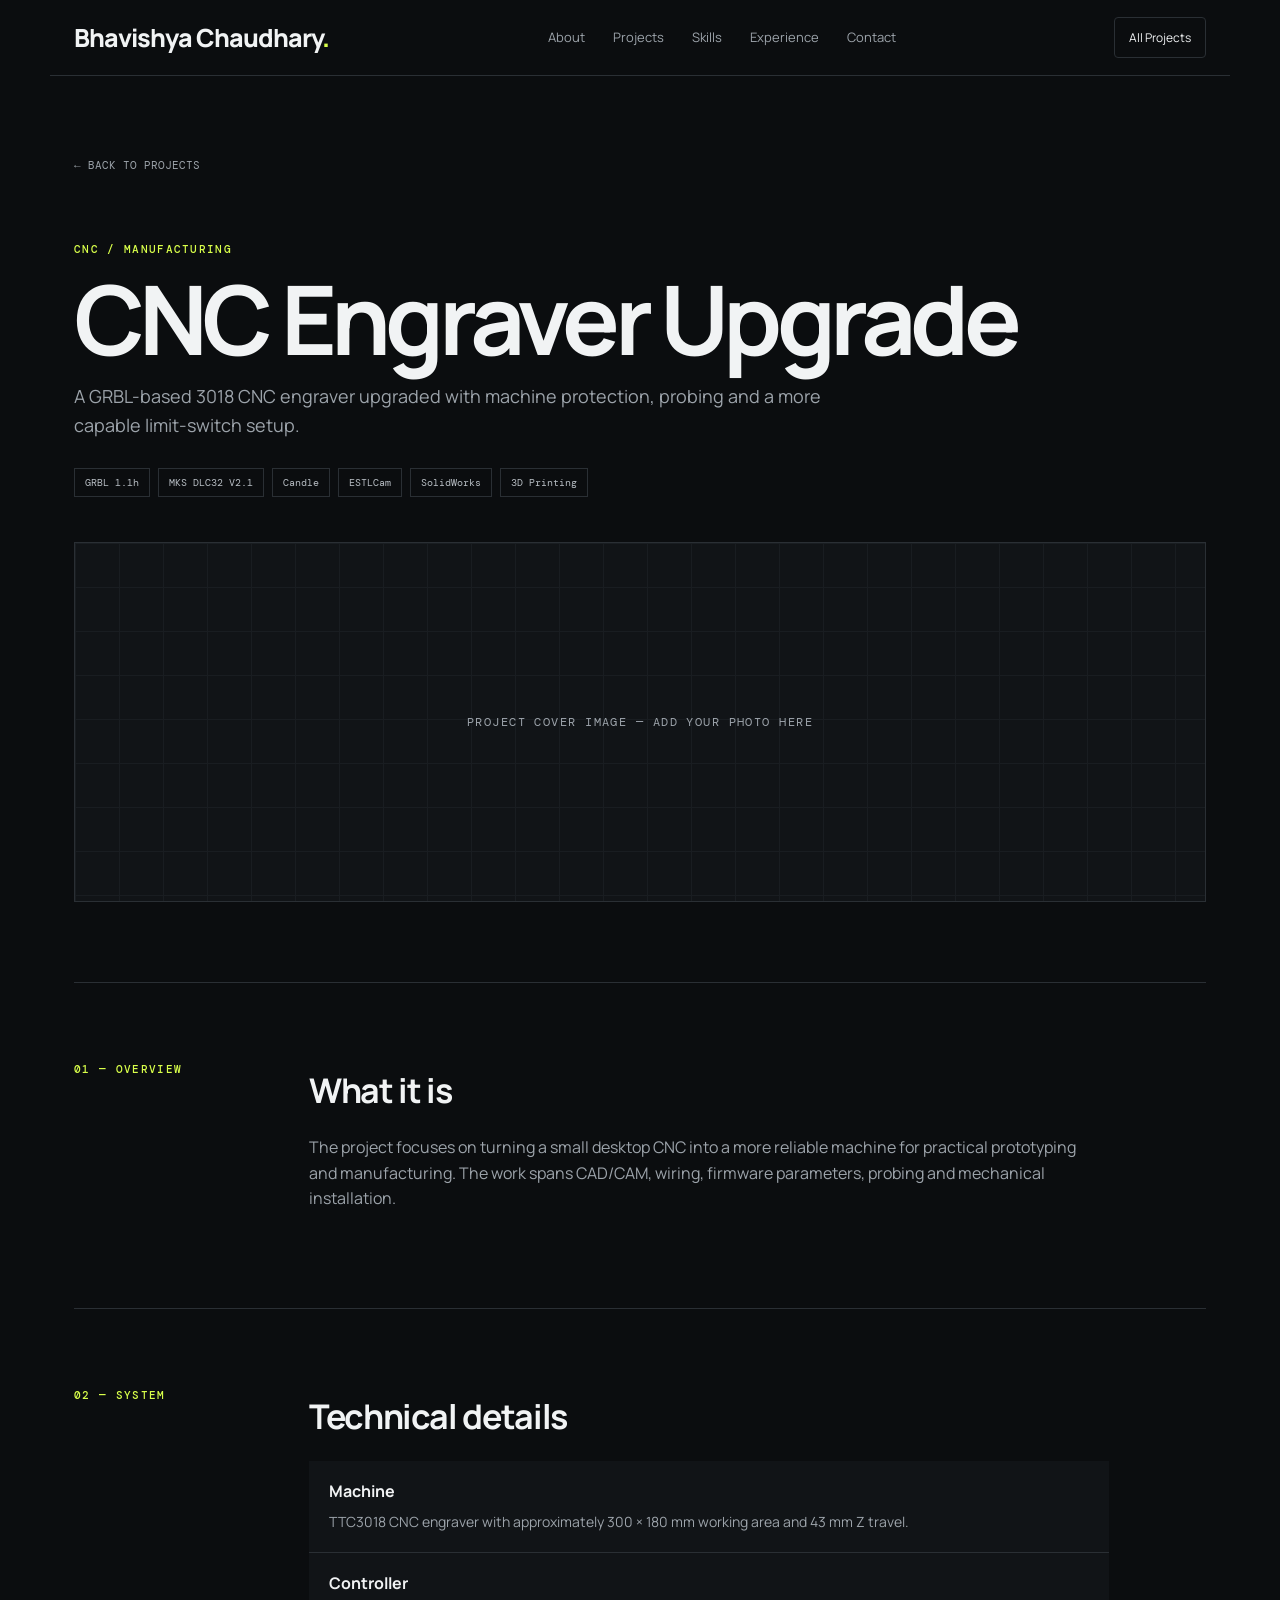
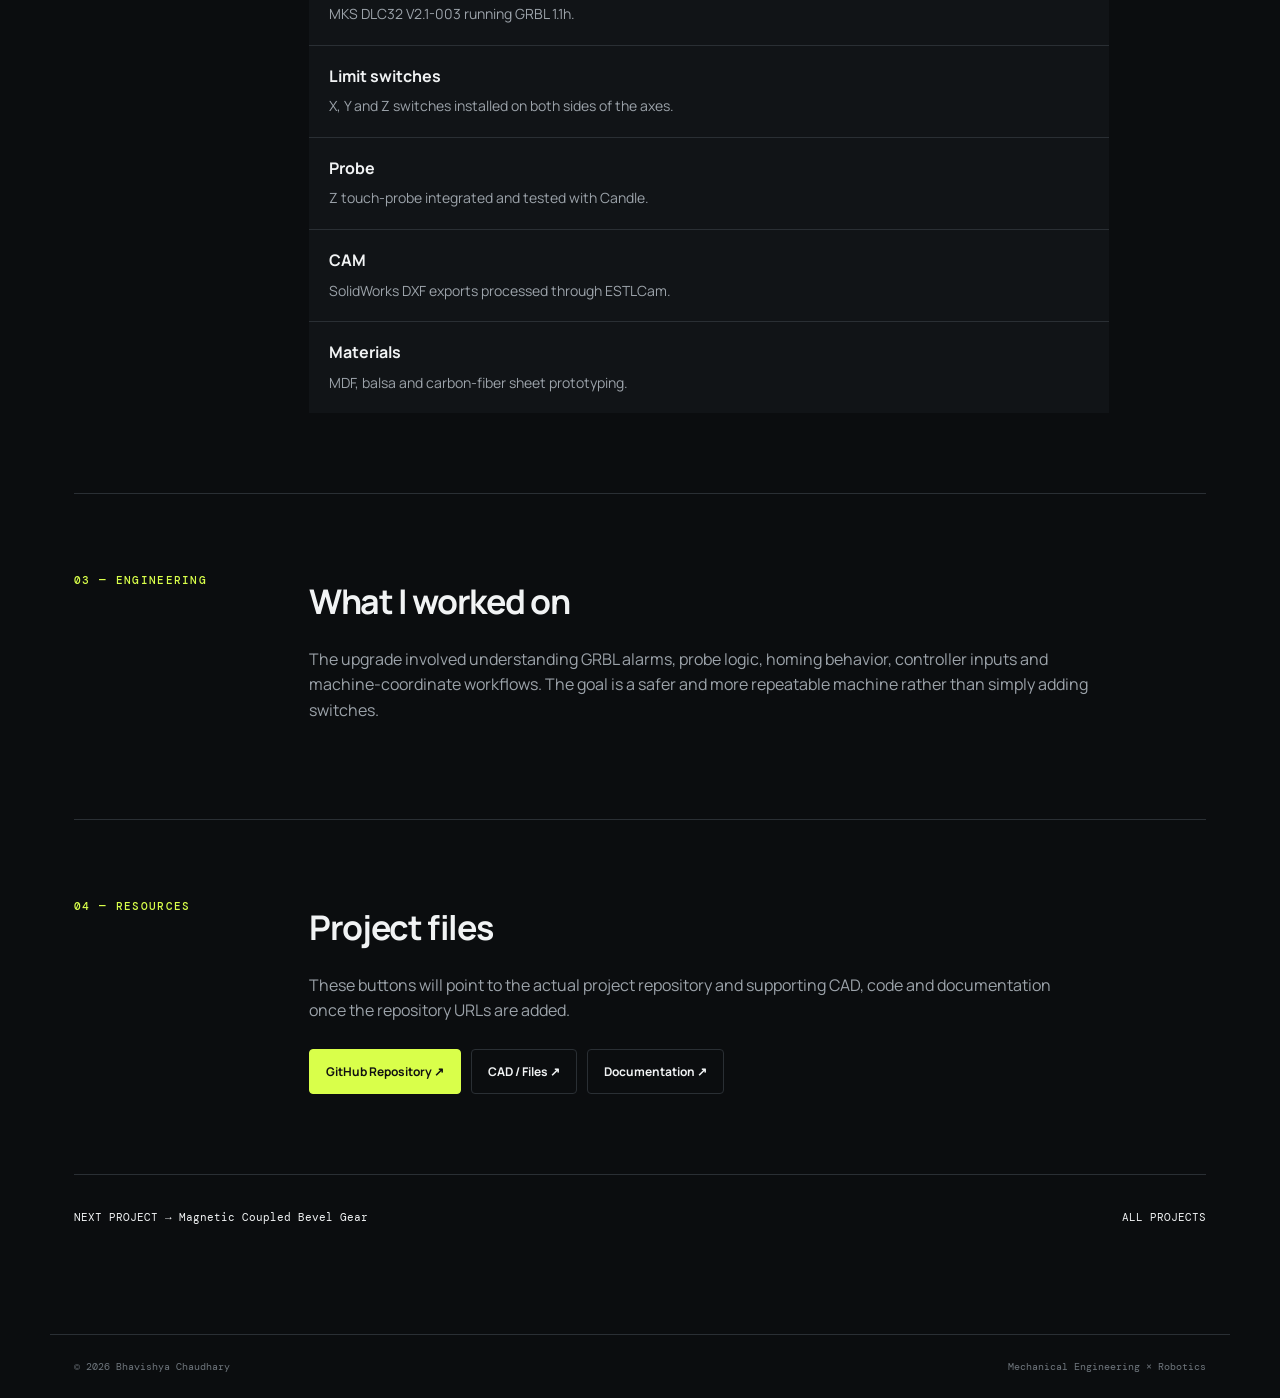
==== projects/cnc-engraver.html @ 0f56533f "updated links" ====
<!DOCTYPE html>
<html lang="en">
<head>
<meta charset="UTF-8"><meta name="viewport" content="width=device-width,initial-scale=1.0">
<meta name="description" content="CNC Engraver Upgrade — Bhavishya Chaudhary portfolio project.">
<title>CNC Engraver Upgrade | Bhavishya Chaudhary</title>
<link rel="stylesheet" href="../style.css">
<link rel="stylesheet" href="../project.css">
</head>
<body>
<header class="nav">
<a class="logo" href="../index.html">Bhavishya Chaudhary<span>.</span></a>
<nav><a href="../index.html#about">About</a><a href="../index.html#projects">Projects</a><a href="../index.html#skills">Skills</a><a href="../index.html#experience">Experience</a><a href="../index.html#contact">Contact</a></nav>
<a class="nav-cta" href="../index.html#projects">All Projects</a>
</header>
<main class="page">
<a class="back" href="../index.html#projects">← BACK TO PROJECTS</a>
<section class="hero-project">
<p class="eyebrow">CNC / MANUFACTURING</p>
<h1>CNC Engraver Upgrade</h1>
<p class="lead">A GRBL-based 3018 CNC engraver upgraded with machine protection, probing and a more capable limit-switch setup.</p>
<div class="meta"><span>GRBL 1.1h</span><span>MKS DLC32 V2.1</span><span>Candle</span><span>ESTLCam</span><span>SolidWorks</span><span>3D Printing</span></div>
<div class="cover"><span>PROJECT COVER IMAGE — ADD YOUR PHOTO HERE</span></div>
</section>
<section class="content">
<div class="label">01 — OVERVIEW</div><div><h2>What it is</h2><p>The project focuses on turning a small desktop CNC into a more reliable machine for practical prototyping and manufacturing. The work spans CAD/CAM, wiring, firmware parameters, probing and mechanical installation.</p></div>
</section>
<section class="content">
<div class="label">02 — SYSTEM</div><div><h2>Technical details</h2><div class="list"><div><strong>Machine</strong><span>TTC3018 CNC engraver with approximately 300 × 180 mm working area and 43 mm Z travel.</span></div>
<div><strong>Controller</strong><span>MKS DLC32 V2.1-003 running GRBL 1.1h.</span></div>
<div><strong>Limit switches</strong><span>X, Y and Z switches installed on both sides of the axes.</span></div>
<div><strong>Probe</strong><span>Z touch-probe integrated and tested with Candle.</span></div>
<div><strong>CAM</strong><span>SolidWorks DXF exports processed through ESTLCam.</span></div>
<div><strong>Materials</strong><span>MDF, balsa and carbon-fiber sheet prototyping.</span></div></div></div>
</section>
<section class="content">
<div class="label">03 — ENGINEERING</div><div><h2>What I worked on</h2><p>The upgrade involved understanding GRBL alarms, probe logic, homing behavior, controller inputs and machine-coordinate workflows. The goal is a safer and more repeatable machine rather than simply adding switches.</p></div>
</section>
<section class="content">
<div class="label">04 — RESOURCES</div><div>
<h2>Project files</h2>
<p>These buttons will point to the actual project repository and supporting CAD, code and documentation once the repository URLs are added.</p>
<div class="resources">
<a class="button primary" href="https://github.com/bhavishya-chaudhary/CNC-Engraver-TTS-3018">GitHub Repository ↗</a>
<a class="button" href="https://github.com/bhavishya-chaudhary/CNC-Engraver-TTS-3018">CAD / Files ↗</a>
<a class="button" href="https://github.com/bhavishya-chaudhary/CNC-Engraver-TTS-3018">Documentation ↗</a>
</div></div>
</section>
<div class="next"><a href="magnetic-bevel-gear.html">NEXT PROJECT → Magnetic Coupled Bevel Gear</a><a href="../index.html#projects">ALL PROJECTS</a></div>
</main>
<footer><span>© 2026 Bhavishya Chaudhary</span><span>Mechanical Engineering × Robotics</span></footer>
</body></html>
---- style.css ----
@import url('https://fonts.googleapis.com/css2?family=DM+Mono:wght@400;500&family=Manrope:wght@400;500;600;700;800&display=swap');

:root{
  --bg:#0b0d0f;
  --surface:#111417;
  --surface2:#171b1f;
  --text:#f1f3f4;
  --muted:#9ca3aa;
  --line:#2a2f34;
  --accent:#d9ff4a;
  --max:1180px;
}
*{box-sizing:border-box}
html{scroll-behavior:smooth}
body{margin:0;background:var(--bg);color:var(--text);font-family:Manrope,Arial,sans-serif;line-height:1.6}
a{color:inherit;text-decoration:none}
.nav{height:76px;max-width:var(--max);margin:auto;display:flex;align-items:center;justify-content:space-between;padding:0 24px;border-bottom:1px solid var(--line)}
.logo{font-size:20px;font-weight:800;letter-spacing:-.6px}.logo span{color:var(--accent)}
.nav nav{display:flex;gap:28px;font-size:13px;color:var(--muted)}.nav nav a:hover{color:var(--text)}
.nav-cta{font-size:12px;border:1px solid var(--line);padding:10px 14px;border-radius:4px}
.hero{max-width:var(--max);margin:auto;min-height:650px;padding:90px 24px 100px;display:grid;grid-template-columns:1.1fr .9fr;gap:70px;align-items:center}
.eyebrow,.project-type,.section-label{font:500 11px/1.2 "DM Mono",monospace;letter-spacing:.12em;color:var(--accent)}
h1{font-size:clamp(58px,8vw,104px);line-height:.94;letter-spacing:-.065em;margin:22px 0 28px}
h1 span{color:var(--accent)}
.hero-text{max-width:590px;color:var(--muted);font-size:17px}
.hero-actions{display:flex;gap:12px;margin-top:32px}
.button{display:inline-block;padding:13px 19px;border-radius:4px;font-size:13px;font-weight:700}
.primary{background:var(--accent);color:#111}.secondary{border:1px solid var(--line)}
.hero-card{min-height:420px;background:var(--surface);border:1px solid var(--line);position:relative;overflow:hidden}
.grid-art{position:absolute;inset:0;background-image:linear-gradient(var(--line) 1px,transparent 1px),linear-gradient(90deg,var(--line) 1px,transparent 1px);background-size:42px 42px;opacity:.5}
.grid-art:after{content:"";position:absolute;width:220px;height:220px;border:1px solid var(--accent);border-radius:50%;left:50%;top:45%;transform:translate(-50%,-50%);box-shadow:0 0 0 45px #d9ff4a0d,0 0 0 90px #d9ff4a06}
.hero-stat{position:absolute;left:28px;bottom:28px;display:flex;gap:14px;align-items:end}.hero-stat strong{font-size:52px;line-height:1}.hero-stat span{font:12px/1.3 "DM Mono",monospace;color:var(--muted)}
.hero-tag{position:absolute;right:22px;top:22px;font:10px "DM Mono",monospace;color:var(--muted);writing-mode:vertical-rl}
.section{max-width:var(--max);margin:auto;padding:110px 24px;border-top:1px solid var(--line);display:grid;grid-template-columns:190px 1fr;gap:50px}
.section h2{font-size:clamp(38px,5vw,68px);line-height:1.02;letter-spacing:-.05em;margin:0 0 25px}
.about p{max-width:760px;color:var(--muted);font-size:16px}
.projects{display:grid;gap:1px;background:var(--line)}
.project{background:var(--bg);display:grid;grid-template-columns:70px 1fr 130px;gap:25px;padding:32px 25px;transition:.2s}
.project:hover{background:var(--surface)}
.project-number{font:12px "DM Mono",monospace;color:var(--muted)}
.project h3{font-size:30px;letter-spacing:-.035em;margin:5px 0 10px}.project p{color:var(--muted);max-width:700px;margin:0 0 17px}
.project-link{font:11px "DM Mono",monospace;align-self:start;text-align:right}
.chips{display:flex;flex-wrap:wrap;gap:7px}.chips span{border:1px solid var(--line);padding:5px 8px;color:#b8bec4;font:10px "DM Mono",monospace}
.skills-section{background:var(--surface)}
.skill-grid{display:grid;grid-template-columns:1fr 1fr;gap:1px;background:var(--line)}
.skill-grid>div{background:var(--surface);padding:28px}.skill-grid h3{margin:0 0 10px;font-size:18px}.skill-grid p{margin:0;color:var(--muted);font-size:14px}
.timeline{display:grid;gap:0}.timeline-item{display:grid;grid-template-columns:110px 1fr;gap:25px;padding:22px 0;border-bottom:1px solid var(--line)}.timeline-item>span{font:11px "DM Mono",monospace;color:var(--accent)}.timeline-item h3{margin:0 0 4px}.timeline-item p{margin:0;color:var(--muted)}
.contact{display:block;text-align:center;padding:140px 24px}.contact h2{margin:18px 0;font-size:clamp(46px,7vw,90px)}.contact>p:not(.eyebrow){color:var(--muted);max-width:650px;margin:0 auto}
.contact .hero-actions{justify-content:center}
footer{max-width:var(--max);margin:auto;padding:25px 24px;display:flex;justify-content:space-between;border-top:1px solid var(--line);color:#6f767d;font:10px "DM Mono",monospace}
@media(max-width:800px){
  .nav nav{display:none}.nav-cta{display:none}
  .hero{grid-template-columns:1fr;padding-top:65px}.hero-card{min-height:300px}
  .section{grid-template-columns:1fr;gap:25px;padding:75px 24px}
  .section-label{margin-bottom:0}.project{grid-template-columns:35px 1fr}.project-link{grid-column:2;text-align:left}.skill-grid{grid-template-columns:1fr}
  footer{gap:15px;flex-direction:column}
}

.profile-image{position:absolute;z-index:2;right:34px;bottom:34px;width:220px;height:280px;object-fit:cover;object-position:center;border:1px solid var(--line);filter:saturate(.9)}
@media(max-width:800px){.profile-image{width:155px;height:195px;right:20px;bottom:20px}}
---- project.css ----
@import url('https://fonts.googleapis.com/css2?family=DM+Mono:wght@400;500&family=Manrope:wght@400;500;600;700;800&display=swap');
:root{--bg:#0b0d0f;--surface:#111417;--text:#f1f3f4;--muted:#9ca3aa;--line:#2a2f34;--accent:#d9ff4a;--max:1180px}
*{box-sizing:border-box}html{scroll-behavior:smooth}body{margin:0;background:var(--bg);color:var(--text);font-family:Manrope,Arial,sans-serif;line-height:1.6}a{color:inherit;text-decoration:none}
.nav{height:76px;max-width:var(--max);margin:auto;display:flex;align-items:center;justify-content:space-between;padding:0 24px;border-bottom:1px solid var(--line)}
.logo{font-size:25px;font-weight:800;letter-spacing:-1px}.logo span{color:var(--accent)}
.nav nav{display:flex;gap:28px;font-size:13px;color:var(--muted)}.nav nav a:hover{color:var(--text)}
.nav-cta{font-size:12px;border:1px solid var(--line);padding:10px 14px;border-radius:4px}
.page{max-width:var(--max);margin:auto;padding:75px 24px 110px}
.back{font:11px "DM Mono",monospace;color:var(--muted)}.back:hover{color:var(--accent)}
.eyebrow,.label{font:500 11px/1.2 "DM Mono",monospace;letter-spacing:.12em;color:var(--accent)}
.hero-project{padding:55px 0 80px;border-bottom:1px solid var(--line)}
.hero-project h1{font-size:clamp(52px,8vw,96px);line-height:.94;letter-spacing:-.06em;margin:18px 0}
.hero-project .lead{max-width:760px;color:var(--muted);font-size:18px}
.meta{display:flex;flex-wrap:wrap;gap:8px;margin-top:28px}.meta span{border:1px solid var(--line);padding:7px 10px;font:10px "DM Mono",monospace;color:#b8bec4}
.cover{margin-top:45px;min-height:360px;background:var(--surface);border:1px solid var(--line);display:grid;place-items:center;position:relative;overflow:hidden}
.cover:before{content:"";position:absolute;inset:0;background-image:linear-gradient(var(--line) 1px,transparent 1px),linear-gradient(90deg,var(--line) 1px,transparent 1px);background-size:44px 44px;opacity:.35}
.cover span{position:relative;font:12px "DM Mono",monospace;color:var(--muted);letter-spacing:.12em}
.content{display:grid;grid-template-columns:180px 1fr;gap:55px;padding:80px 0;border-bottom:1px solid var(--line)}
.content h2{font-size:34px;letter-spacing:-.04em;margin:0 0 18px}.content p{color:var(--muted);max-width:780px}
.list{display:grid;gap:1px;background:var(--line);max-width:800px}.list div{background:var(--surface);padding:18px 20px}.list strong{display:block;margin-bottom:4px}.list span{color:var(--muted);font-size:14px}
.resources{display:flex;flex-wrap:wrap;gap:10px;margin-top:25px}.button{display:inline-block;padding:12px 16px;border:1px solid var(--line);border-radius:4px;font-size:12px;font-weight:700}.button:hover{border-color:var(--accent);color:var(--accent)}.primary{background:var(--accent);border-color:var(--accent);color:#111}
.next{display:flex;justify-content:space-between;padding-top:35px;font:11px "DM Mono",monospace}.next a:hover{color:var(--accent)}
footer{max-width:var(--max);margin:auto;padding:25px 24px;border-top:1px solid var(--line);display:flex;justify-content:space-between;color:#6f767d;font:10px "DM Mono",monospace}
@media(max-width:800px){.nav nav{display:none}.nav-cta{display:none}.content{grid-template-columns:1fr;gap:20px}.cover{min-height:250px}.next{gap:20px;flex-direction:column}footer{flex-direction:column;gap:10px}}
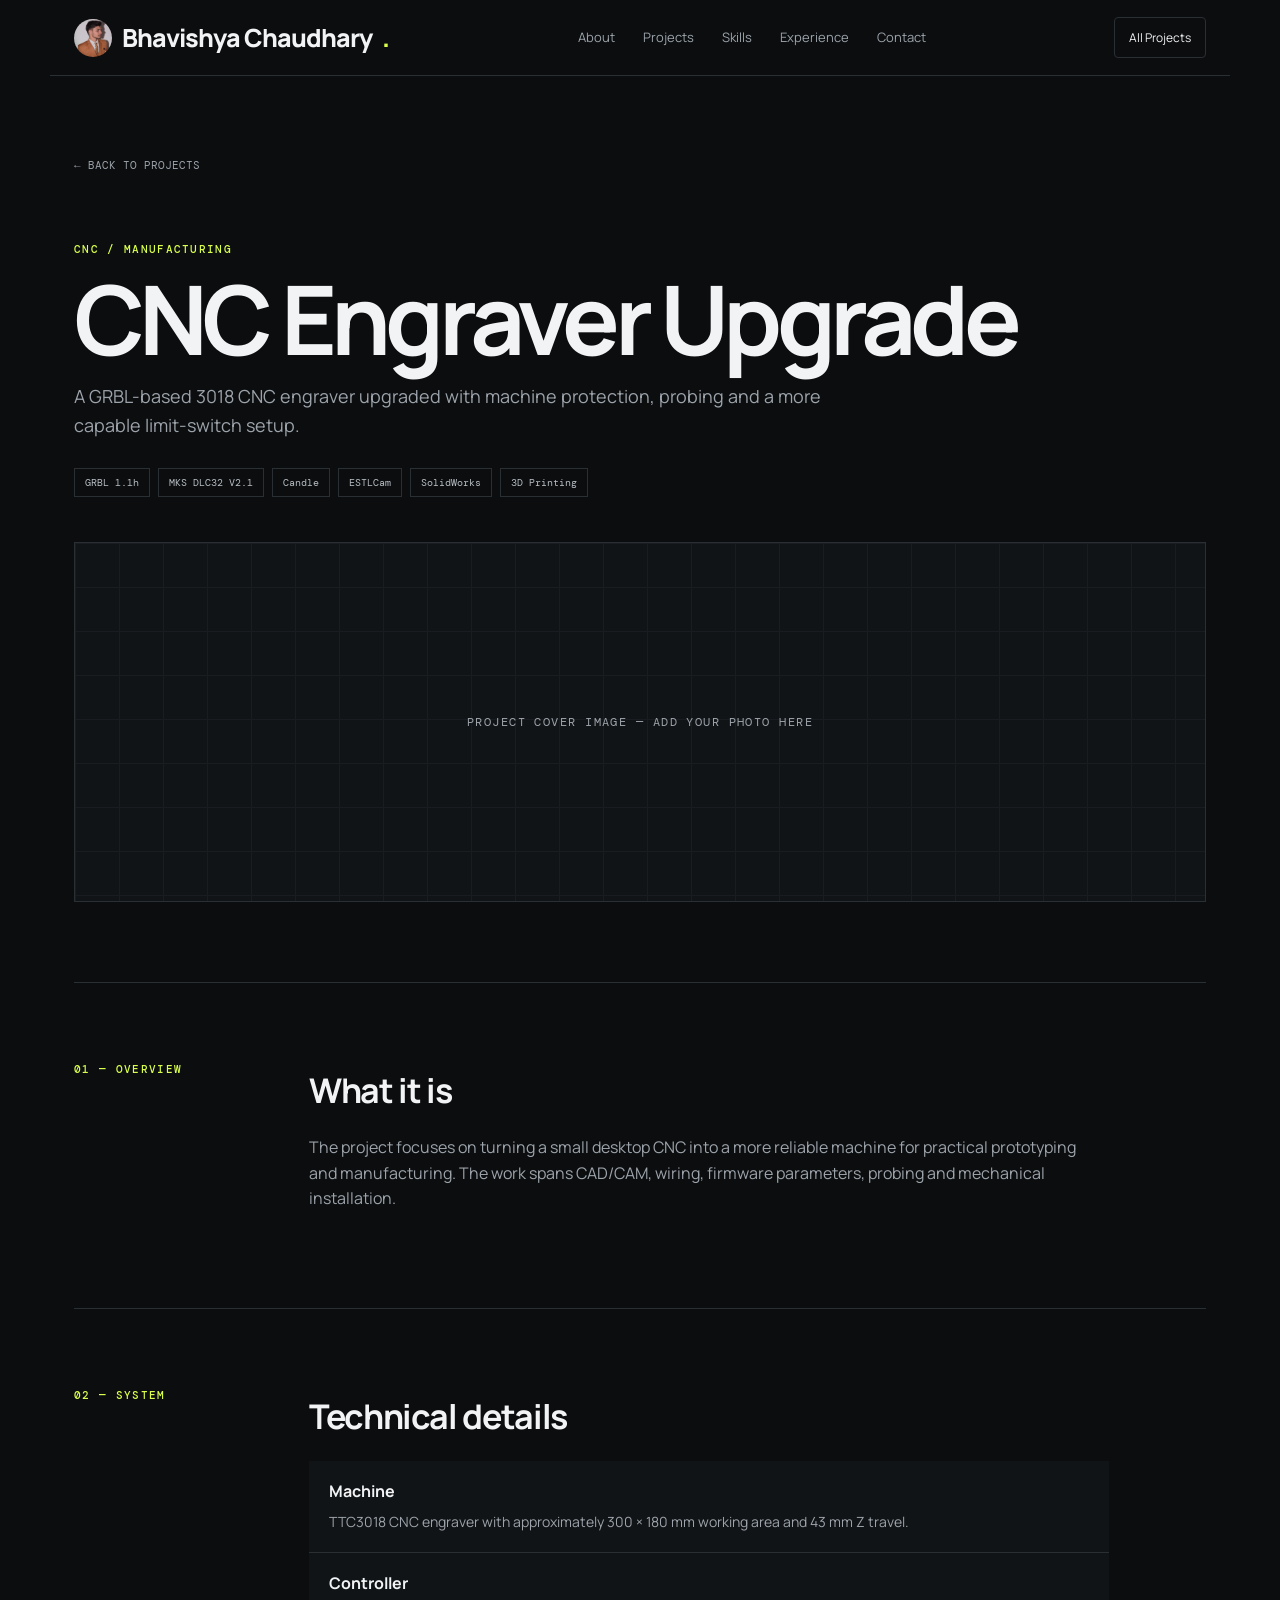
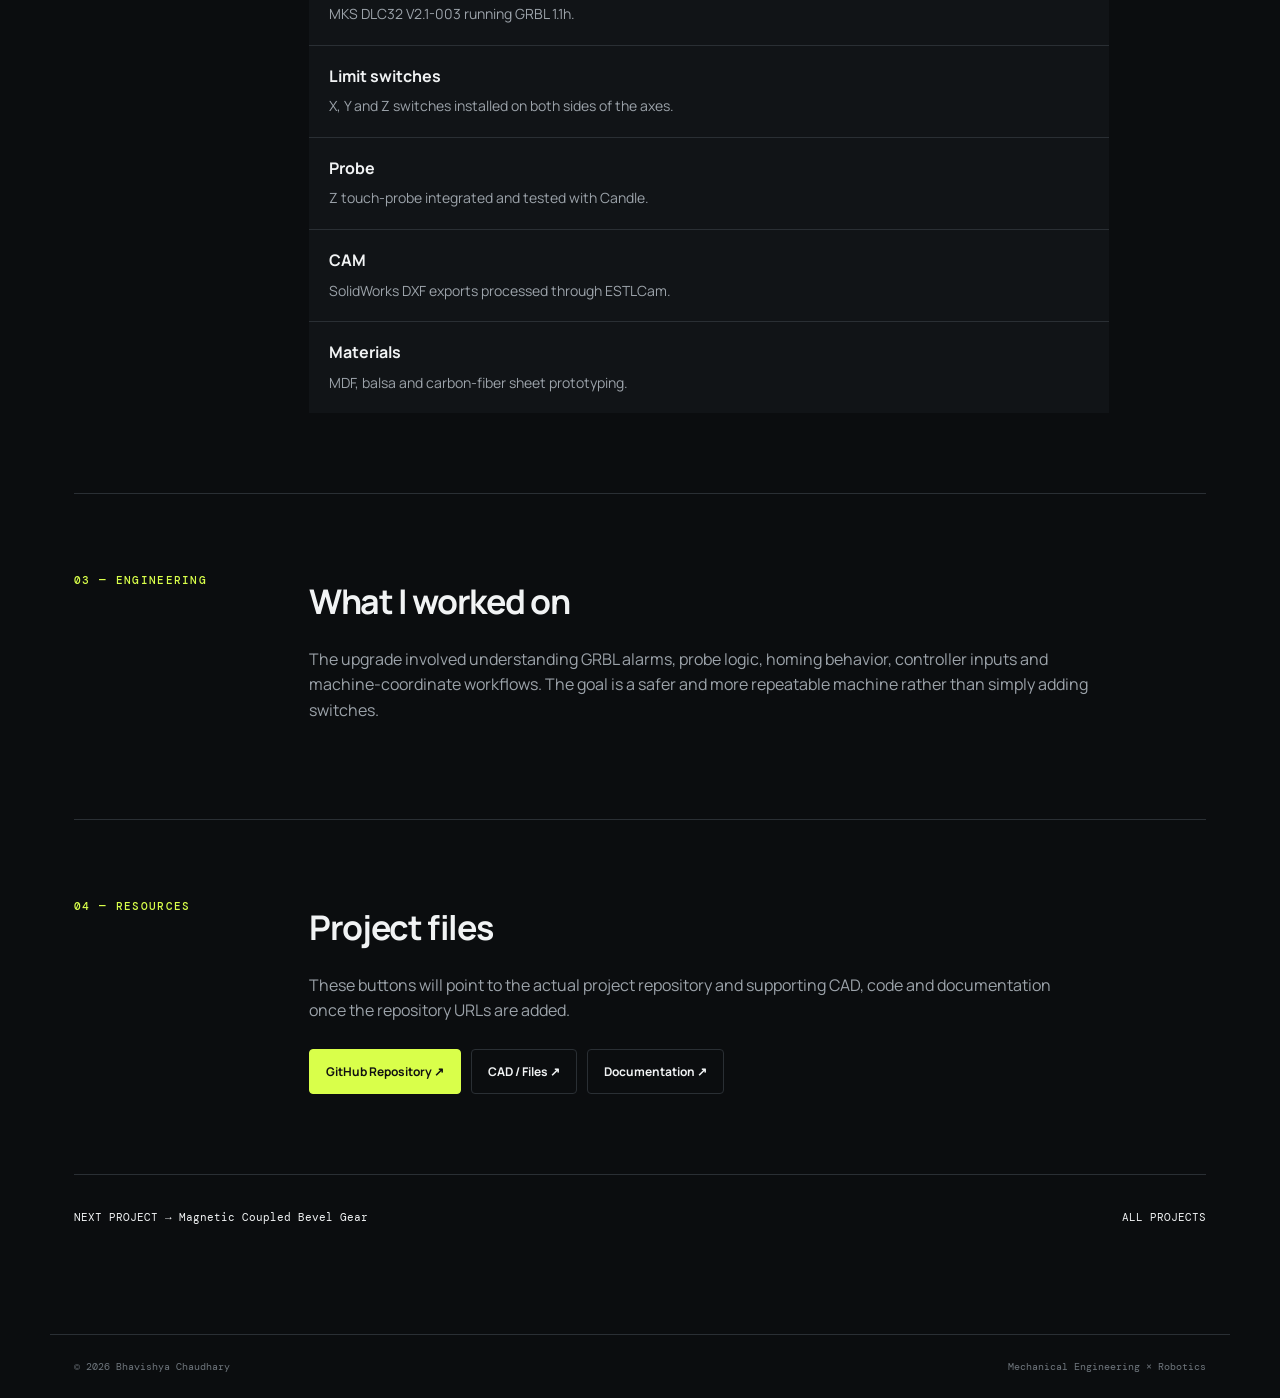
==== commit 291169af: "Update profile photo placement and portfolio links" ====
--- a/projects/cnc-engraver.html
+++ b/projects/cnc-engraver.html
@@ -9,7 +9,7 @@
 </head>
 <body>
 <header class="nav">
-<a class="logo" href="../index.html">Bhavishya Chaudhary<span>.</span></a>
+<a class="logo" href="../index.html"><img src="../assets/profile.jpg" class="logo-img" alt="Bhavishya Chaudhary">Bhavishya Chaudhary<span>.</span></a>
 <nav><a href="../index.html#about">About</a><a href="../index.html#projects">Projects</a><a href="../index.html#skills">Skills</a><a href="../index.html#experience">Experience</a><a href="../index.html#contact">Contact</a></nav>
 <a class="nav-cta" href="../index.html#projects">All Projects</a>
 </header>
--- a/style.css
+++ b/style.css
@@ -15,7 +15,8 @@
 body{margin:0;background:var(--bg);color:var(--text);font-family:Manrope,Arial,sans-serif;line-height:1.6}
 a{color:inherit;text-decoration:none}
 .nav{height:76px;max-width:var(--max);margin:auto;display:flex;align-items:center;justify-content:space-between;padding:0 24px;border-bottom:1px solid var(--line)}
-.logo{font-size:20px;font-weight:800;letter-spacing:-.6px}.logo span{color:var(--accent)}
+.logo{font-size:20px;font-weight:800;letter-spacing:-.6px;display:inline-flex;align-items:center;gap:10px}.logo span{color:var(--accent)}
+.logo-img{width:38px;height:38px;border-radius:50%;object-fit:cover}
 .nav nav{display:flex;gap:28px;font-size:13px;color:var(--muted)}.nav nav a:hover{color:var(--text)}
 .nav-cta{font-size:12px;border:1px solid var(--line);padding:10px 14px;border-radius:4px}
 .hero{max-width:var(--max);margin:auto;min-height:650px;padding:90px 24px 100px;display:grid;grid-template-columns:1.1fr .9fr;gap:70px;align-items:center}
--- a/project.css
+++ b/project.css
@@ -2,7 +2,7 @@
 :root{--bg:#0b0d0f;--surface:#111417;--text:#f1f3f4;--muted:#9ca3aa;--line:#2a2f34;--accent:#d9ff4a;--max:1180px}
 *{box-sizing:border-box}html{scroll-behavior:smooth}body{margin:0;background:var(--bg);color:var(--text);font-family:Manrope,Arial,sans-serif;line-height:1.6}a{color:inherit;text-decoration:none}
 .nav{height:76px;max-width:var(--max);margin:auto;display:flex;align-items:center;justify-content:space-between;padding:0 24px;border-bottom:1px solid var(--line)}
-.logo{font-size:25px;font-weight:800;letter-spacing:-1px}.logo span{color:var(--accent)}
+.logo{font-size:25px;font-weight:800;letter-spacing:-1px;display:inline-flex;align-items:center;gap:10px}.logo span{color:var(--accent)}
 .nav nav{display:flex;gap:28px;font-size:13px;color:var(--muted)}.nav nav a:hover{color:var(--text)}
 .nav-cta{font-size:12px;border:1px solid var(--line);padding:10px 14px;border-radius:4px}
 .page{max-width:var(--max);margin:auto;padding:75px 24px 110px}
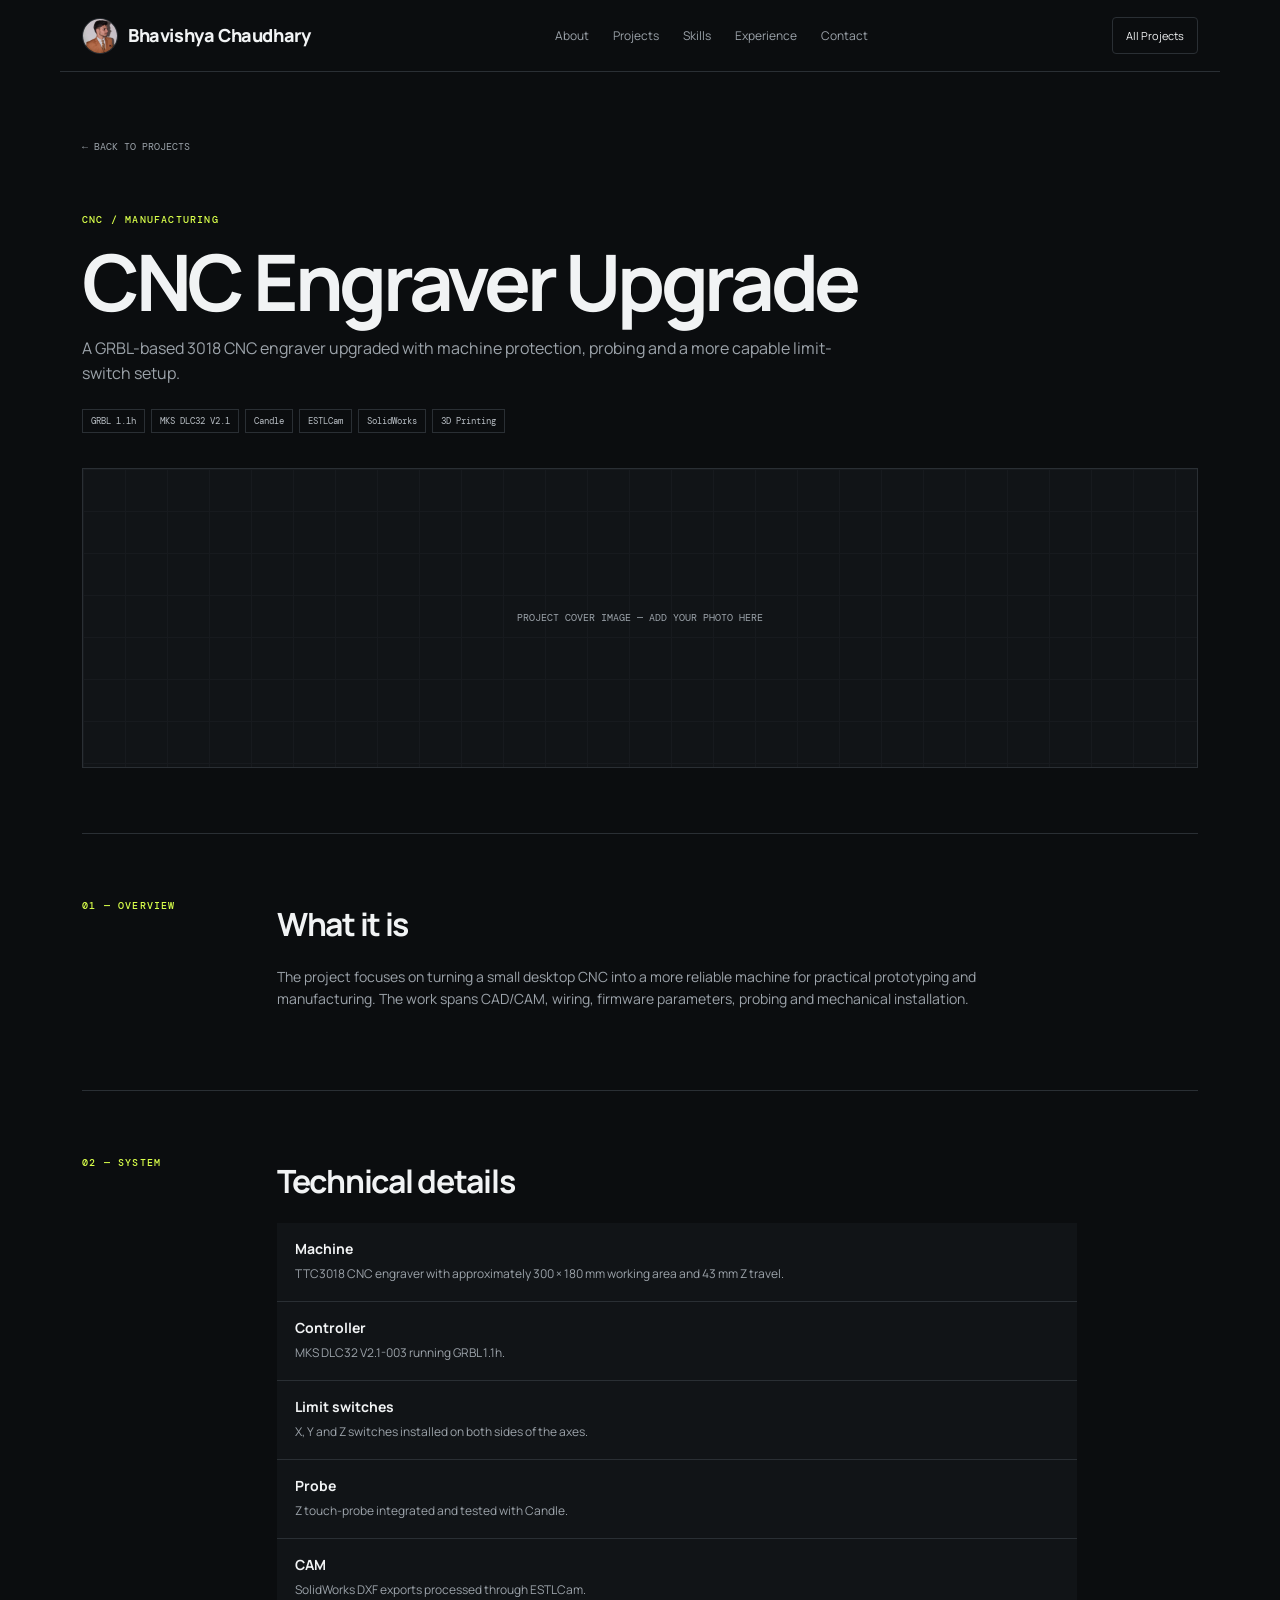
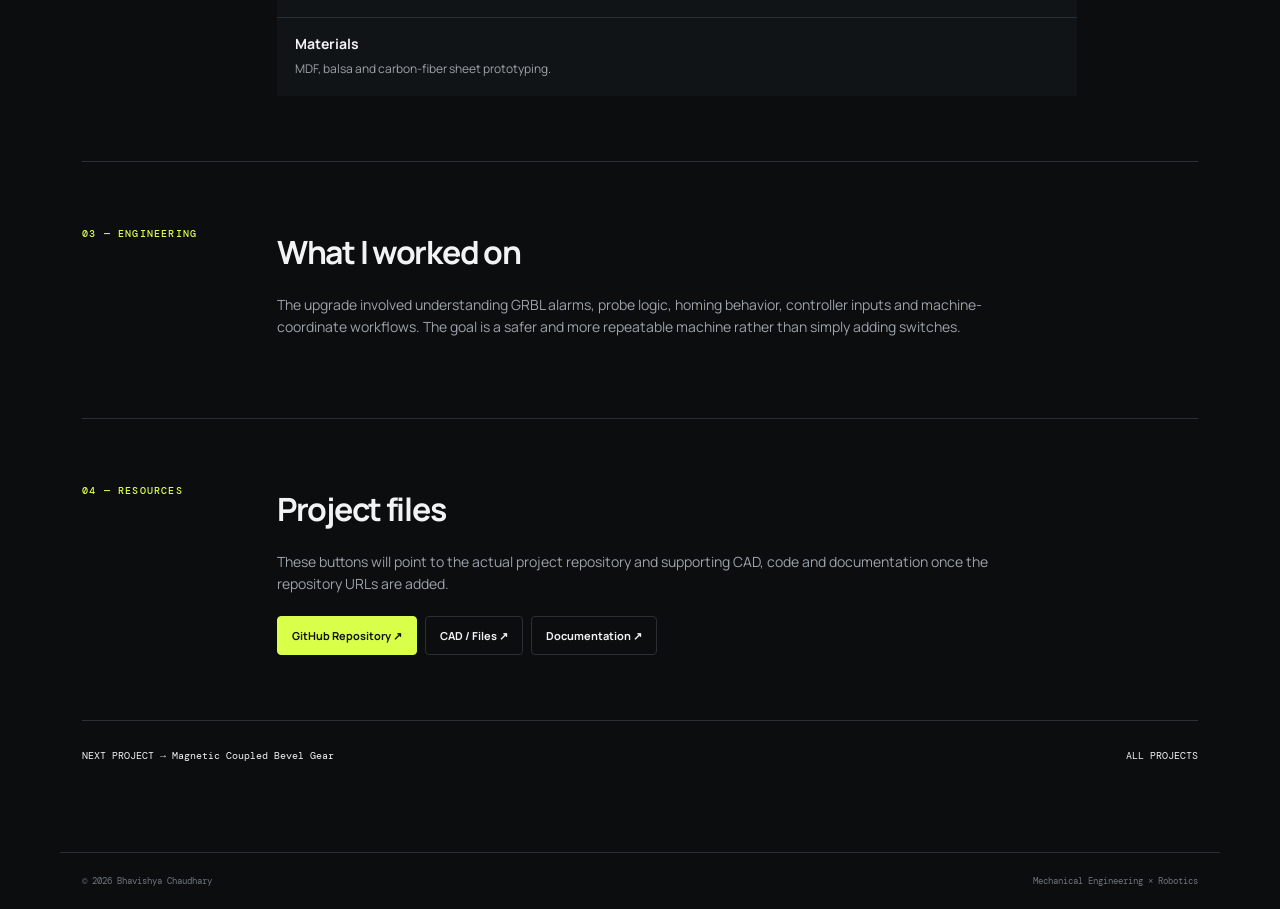
==== commit 294bcc9a: "updated links" ====
--- a/projects/cnc-engraver.html
+++ b/projects/cnc-engraver.html
@@ -9,7 +9,7 @@
 </head>
 <body>
 <header class="nav">
-<a class="logo" href="../index.html"><img src="../assets/profile.jpg" class="logo-img" alt="Bhavishya Chaudhary">Bhavishya Chaudhary<span>.</span></a>
+<a class="logo" href="../index.html"><img src="../assets/profile.jpeg" alt="Bhavishya Chaudhary">Bhavishya Chaudhary</a>
 <nav><a href="../index.html#about">About</a><a href="../index.html#projects">Projects</a><a href="../index.html#skills">Skills</a><a href="../index.html#experience">Experience</a><a href="../index.html#contact">Contact</a></nav>
 <a class="nav-cta" href="../index.html#projects">All Projects</a>
 </header>
--- a/style.css
+++ b/style.css
@@ -1,61 +1,20 @@
 @import url('https://fonts.googleapis.com/css2?family=DM+Mono:wght@400;500&family=Manrope:wght@400;500;600;700;800&display=swap');
-
-:root{
-  --bg:#0b0d0f;
-  --surface:#111417;
-  --surface2:#171b1f;
-  --text:#f1f3f4;
-  --muted:#9ca3aa;
-  --line:#2a2f34;
-  --accent:#d9ff4a;
-  --max:1180px;
-}
-*{box-sizing:border-box}
-html{scroll-behavior:smooth}
-body{margin:0;background:var(--bg);color:var(--text);font-family:Manrope,Arial,sans-serif;line-height:1.6}
-a{color:inherit;text-decoration:none}
-.nav{height:76px;max-width:var(--max);margin:auto;display:flex;align-items:center;justify-content:space-between;padding:0 24px;border-bottom:1px solid var(--line)}
-.logo{font-size:20px;font-weight:800;letter-spacing:-.6px;display:inline-flex;align-items:center;gap:10px}.logo span{color:var(--accent)}
-.logo-img{width:38px;height:38px;border-radius:50%;object-fit:cover}
-.nav nav{display:flex;gap:28px;font-size:13px;color:var(--muted)}.nav nav a:hover{color:var(--text)}
-.nav-cta{font-size:12px;border:1px solid var(--line);padding:10px 14px;border-radius:4px}
-.hero{max-width:var(--max);margin:auto;min-height:650px;padding:90px 24px 100px;display:grid;grid-template-columns:1.1fr .9fr;gap:70px;align-items:center}
-.eyebrow,.project-type,.section-label{font:500 11px/1.2 "DM Mono",monospace;letter-spacing:.12em;color:var(--accent)}
-h1{font-size:clamp(58px,8vw,104px);line-height:.94;letter-spacing:-.065em;margin:22px 0 28px}
-h1 span{color:var(--accent)}
-.hero-text{max-width:590px;color:var(--muted);font-size:17px}
-.hero-actions{display:flex;gap:12px;margin-top:32px}
-.button{display:inline-block;padding:13px 19px;border-radius:4px;font-size:13px;font-weight:700}
-.primary{background:var(--accent);color:#111}.secondary{border:1px solid var(--line)}
-.hero-card{min-height:420px;background:var(--surface);border:1px solid var(--line);position:relative;overflow:hidden}
-.grid-art{position:absolute;inset:0;background-image:linear-gradient(var(--line) 1px,transparent 1px),linear-gradient(90deg,var(--line) 1px,transparent 1px);background-size:42px 42px;opacity:.5}
-.grid-art:after{content:"";position:absolute;width:220px;height:220px;border:1px solid var(--accent);border-radius:50%;left:50%;top:45%;transform:translate(-50%,-50%);box-shadow:0 0 0 45px #d9ff4a0d,0 0 0 90px #d9ff4a06}
-.hero-stat{position:absolute;left:28px;bottom:28px;display:flex;gap:14px;align-items:end}.hero-stat strong{font-size:52px;line-height:1}.hero-stat span{font:12px/1.3 "DM Mono",monospace;color:var(--muted)}
-.hero-tag{position:absolute;right:22px;top:22px;font:10px "DM Mono",monospace;color:var(--muted);writing-mode:vertical-rl}
-.section{max-width:var(--max);margin:auto;padding:110px 24px;border-top:1px solid var(--line);display:grid;grid-template-columns:190px 1fr;gap:50px}
-.section h2{font-size:clamp(38px,5vw,68px);line-height:1.02;letter-spacing:-.05em;margin:0 0 25px}
-.about p{max-width:760px;color:var(--muted);font-size:16px}
-.projects{display:grid;gap:1px;background:var(--line)}
-.project{background:var(--bg);display:grid;grid-template-columns:70px 1fr 130px;gap:25px;padding:32px 25px;transition:.2s}
-.project:hover{background:var(--surface)}
-.project-number{font:12px "DM Mono",monospace;color:var(--muted)}
-.project h3{font-size:30px;letter-spacing:-.035em;margin:5px 0 10px}.project p{color:var(--muted);max-width:700px;margin:0 0 17px}
-.project-link{font:11px "DM Mono",monospace;align-self:start;text-align:right}
-.chips{display:flex;flex-wrap:wrap;gap:7px}.chips span{border:1px solid var(--line);padding:5px 8px;color:#b8bec4;font:10px "DM Mono",monospace}
-.skills-section{background:var(--surface)}
-.skill-grid{display:grid;grid-template-columns:1fr 1fr;gap:1px;background:var(--line)}
-.skill-grid>div{background:var(--surface);padding:28px}.skill-grid h3{margin:0 0 10px;font-size:18px}.skill-grid p{margin:0;color:var(--muted);font-size:14px}
-.timeline{display:grid;gap:0}.timeline-item{display:grid;grid-template-columns:110px 1fr;gap:25px;padding:22px 0;border-bottom:1px solid var(--line)}.timeline-item>span{font:11px "DM Mono",monospace;color:var(--accent)}.timeline-item h3{margin:0 0 4px}.timeline-item p{margin:0;color:var(--muted)}
-.contact{display:block;text-align:center;padding:140px 24px}.contact h2{margin:18px 0;font-size:clamp(46px,7vw,90px)}.contact>p:not(.eyebrow){color:var(--muted);max-width:650px;margin:0 auto}
-.contact .hero-actions{justify-content:center}
-footer{max-width:var(--max);margin:auto;padding:25px 24px;display:flex;justify-content:space-between;border-top:1px solid var(--line);color:#6f767d;font:10px "DM Mono",monospace}
-@media(max-width:800px){
-  .nav nav{display:none}.nav-cta{display:none}
-  .hero{grid-template-columns:1fr;padding-top:65px}.hero-card{min-height:300px}
-  .section{grid-template-columns:1fr;gap:25px;padding:75px 24px}
-  .section-label{margin-bottom:0}.project{grid-template-columns:35px 1fr}.project-link{grid-column:2;text-align:left}.skill-grid{grid-template-columns:1fr}
-  footer{gap:15px;flex-direction:column}
-}
-
-.profile-image{position:absolute;z-index:2;right:34px;bottom:34px;width:220px;height:280px;object-fit:cover;object-position:center;border:1px solid var(--line);filter:saturate(.9)}
-@media(max-width:800px){.profile-image{width:155px;height:195px;right:20px;bottom:20px}}
+:root{--bg:#0b0d0f;--surface:#111417;--surface2:#171b1f;--text:#f1f3f4;--muted:#9ca3aa;--line:#2a2f34;--accent:#d9ff4a;--max:1160px}
+*{box-sizing:border-box}html{scroll-behavior:smooth}body{margin:0;background:var(--bg);color:var(--text);font-family:Manrope,Arial,sans-serif;line-height:1.6}a{color:inherit;text-decoration:none}
+.nav{height:72px;max-width:var(--max);margin:auto;display:flex;align-items:center;justify-content:space-between;padding:0 22px;border-bottom:1px solid var(--line)}
+.logo{display:flex;align-items:center;gap:10px;font-size:18px;font-weight:800;letter-spacing:-.4px;white-space:nowrap}.logo span{color:var(--accent)}
+.logo img{width:36px;height:36px;border-radius:50%;object-fit:cover;border:1px solid var(--line)}
+.nav nav{display:flex;gap:24px;font-size:12px;color:var(--muted)}.nav nav a:hover{color:var(--text)}.nav-cta{font-size:11px;border:1px solid var(--line);padding:9px 13px;border-radius:4px}
+.hero{max-width:var(--max);margin:auto;min-height:590px;padding:90px 22px 95px;display:flex;align-items:center}
+.hero-copy{max-width:800px}.eyebrow,.project-type,.section-label{font:500 10px/1.2 "DM Mono",monospace;letter-spacing:.12em;color:var(--accent)}
+h1{font-size:clamp(54px,7vw,88px);line-height:.96;letter-spacing:-.06em;margin:20px 0 24px}h1 span{color:var(--accent)}
+.hero-text{max-width:650px;color:var(--muted);font-size:16px}.hero-actions{display:flex;flex-wrap:wrap;gap:10px;margin-top:28px}.button{display:inline-block;padding:11px 16px;border-radius:4px;font-size:12px;font-weight:700}.primary{background:var(--accent);color:#111}.secondary{border:1px solid var(--line)}.secondary:hover{border-color:var(--accent);color:var(--accent)}
+.section{max-width:var(--max);margin:auto;padding:80px 22px;border-top:1px solid var(--line);display:grid;grid-template-columns:150px 1fr;gap:45px}
+.section h2{font-size:clamp(34px,4vw,52px);line-height:1.05;letter-spacing:-.05em;margin:0 0 20px}.about p{max-width:750px;color:var(--muted);font-size:15px}
+.projects{display:grid;gap:10px}.project{background:var(--surface);border:1px solid var(--line);display:grid;grid-template-columns:48px 1fr auto;gap:22px;padding:25px 24px;border-radius:5px}.project:hover{border-color:#3b4248}.project-number{font:11px "DM Mono",monospace;color:var(--muted)}.project h3{font-size:24px;letter-spacing:-.03em;margin:3px 0 7px}.project p{color:var(--muted);max-width:700px;margin:0 0 14px;font-size:14px}.project-link{font:10px "DM Mono",monospace;align-self:center;color:var(--accent);white-space:nowrap}
+.chips{display:flex;flex-wrap:wrap;gap:6px}.chips span{border:1px solid var(--line);padding:4px 7px;color:#b8bec4;font:9px "DM Mono",monospace}
+.skills-section{background:var(--surface)}.skill-grid{display:grid;grid-template-columns:1fr 1fr;gap:1px;background:var(--line)}.skill-grid>div{background:var(--surface);padding:24px}.skill-grid h3{margin:0 0 7px;font-size:17px}.skill-grid p{margin:0;color:var(--muted);font-size:13px}
+.timeline{display:grid}.timeline-item{display:grid;grid-template-columns:100px 1fr;gap:22px;padding:18px 0;border-bottom:1px solid var(--line)}.timeline-item>span{font:10px "DM Mono",monospace;color:var(--accent)}.timeline-item h3{margin:0 0 3px;font-size:16px}.timeline-item p{margin:0;color:var(--muted);font-size:13px}
+.contact{display:block;text-align:center;padding:110px 22px}.contact h2{margin:16px 0;font-size:clamp(42px,6vw,72px)}.contact>p:not(.eyebrow){color:var(--muted);max-width:620px;margin:0 auto}.contact .hero-actions{justify-content:center}
+footer{max-width:var(--max);margin:auto;padding:22px;color:#6f767d;font:9px "DM Mono",monospace;display:flex;justify-content:space-between;border-top:1px solid var(--line)}
+@media(max-width:800px){.nav nav{display:none}.nav-cta{display:none}.hero{padding:65px 22px 75px;min-height:500px}.section{grid-template-columns:1fr;gap:22px;padding:65px 22px}.project{grid-template-columns:30px 1fr}.project-link{grid-column:2;justify-self:start}.skill-grid{grid-template-columns:1fr}footer{flex-direction:column;gap:8px}}
--- a/project.css
+++ b/project.css
@@ -1,24 +1,15 @@
 @import url('https://fonts.googleapis.com/css2?family=DM+Mono:wght@400;500&family=Manrope:wght@400;500;600;700;800&display=swap');
-:root{--bg:#0b0d0f;--surface:#111417;--text:#f1f3f4;--muted:#9ca3aa;--line:#2a2f34;--accent:#d9ff4a;--max:1180px}
+:root{--bg:#0b0d0f;--surface:#111417;--text:#f1f3f4;--muted:#9ca3aa;--line:#2a2f34;--accent:#d9ff4a;--max:1160px}
 *{box-sizing:border-box}html{scroll-behavior:smooth}body{margin:0;background:var(--bg);color:var(--text);font-family:Manrope,Arial,sans-serif;line-height:1.6}a{color:inherit;text-decoration:none}
-.nav{height:76px;max-width:var(--max);margin:auto;display:flex;align-items:center;justify-content:space-between;padding:0 24px;border-bottom:1px solid var(--line)}
-.logo{font-size:25px;font-weight:800;letter-spacing:-1px;display:inline-flex;align-items:center;gap:10px}.logo span{color:var(--accent)}
-.nav nav{display:flex;gap:28px;font-size:13px;color:var(--muted)}.nav nav a:hover{color:var(--text)}
-.nav-cta{font-size:12px;border:1px solid var(--line);padding:10px 14px;border-radius:4px}
-.page{max-width:var(--max);margin:auto;padding:75px 24px 110px}
-.back{font:11px "DM Mono",monospace;color:var(--muted)}.back:hover{color:var(--accent)}
-.eyebrow,.label{font:500 11px/1.2 "DM Mono",monospace;letter-spacing:.12em;color:var(--accent)}
-.hero-project{padding:55px 0 80px;border-bottom:1px solid var(--line)}
-.hero-project h1{font-size:clamp(52px,8vw,96px);line-height:.94;letter-spacing:-.06em;margin:18px 0}
-.hero-project .lead{max-width:760px;color:var(--muted);font-size:18px}
-.meta{display:flex;flex-wrap:wrap;gap:8px;margin-top:28px}.meta span{border:1px solid var(--line);padding:7px 10px;font:10px "DM Mono",monospace;color:#b8bec4}
-.cover{margin-top:45px;min-height:360px;background:var(--surface);border:1px solid var(--line);display:grid;place-items:center;position:relative;overflow:hidden}
-.cover:before{content:"";position:absolute;inset:0;background-image:linear-gradient(var(--line) 1px,transparent 1px),linear-gradient(90deg,var(--line) 1px,transparent 1px);background-size:44px 44px;opacity:.35}
-.cover span{position:relative;font:12px "DM Mono",monospace;color:var(--muted);letter-spacing:.12em}
-.content{display:grid;grid-template-columns:180px 1fr;gap:55px;padding:80px 0;border-bottom:1px solid var(--line)}
-.content h2{font-size:34px;letter-spacing:-.04em;margin:0 0 18px}.content p{color:var(--muted);max-width:780px}
-.list{display:grid;gap:1px;background:var(--line);max-width:800px}.list div{background:var(--surface);padding:18px 20px}.list strong{display:block;margin-bottom:4px}.list span{color:var(--muted);font-size:14px}
-.resources{display:flex;flex-wrap:wrap;gap:10px;margin-top:25px}.button{display:inline-block;padding:12px 16px;border:1px solid var(--line);border-radius:4px;font-size:12px;font-weight:700}.button:hover{border-color:var(--accent);color:var(--accent)}.primary{background:var(--accent);border-color:var(--accent);color:#111}
-.next{display:flex;justify-content:space-between;padding-top:35px;font:11px "DM Mono",monospace}.next a:hover{color:var(--accent)}
-footer{max-width:var(--max);margin:auto;padding:25px 24px;border-top:1px solid var(--line);display:flex;justify-content:space-between;color:#6f767d;font:10px "DM Mono",monospace}
-@media(max-width:800px){.nav nav{display:none}.nav-cta{display:none}.content{grid-template-columns:1fr;gap:20px}.cover{min-height:250px}.next{gap:20px;flex-direction:column}footer{flex-direction:column;gap:10px}}
+.nav{height:72px;max-width:var(--max);margin:auto;display:flex;align-items:center;justify-content:space-between;padding:0 22px;border-bottom:1px solid var(--line)}
+.logo{display:flex;align-items:center;gap:10px;font-size:18px;font-weight:800;letter-spacing:-.4px}.logo img{width:36px;height:36px;border-radius:50%;object-fit:cover;border:1px solid var(--line)}.logo span{color:var(--accent)}
+.nav nav{display:flex;gap:24px;font-size:12px;color:var(--muted)}.nav nav a:hover{color:var(--text)}.nav-cta{font-size:11px;border:1px solid var(--line);padding:9px 13px;border-radius:4px}
+.page{max-width:var(--max);margin:auto;padding:60px 22px 90px}.back{font:10px "DM Mono",monospace;color:var(--muted)}.back:hover{color:var(--accent)}
+.hero-project{padding:45px 0 65px;border-bottom:1px solid var(--line)}.hero-project h1{font-size:clamp(46px,6.5vw,78px);line-height:1;letter-spacing:-.055em;margin:16px 0}.eyebrow,.label{font:500 10px "DM Mono",monospace;letter-spacing:.12em;color:var(--accent)}.lead{max-width:760px;color:var(--muted);font-size:16px}.meta{display:flex;flex-wrap:wrap;gap:6px;margin-top:22px}.meta span{border:1px solid var(--line);padding:5px 8px;font:9px "DM Mono",monospace;color:#b8bec4}
+.cover{margin-top:35px;min-height:300px;background:var(--surface);border:1px solid var(--line);display:grid;place-items:center;position:relative}.cover:before{content:"";position:absolute;inset:0;background-image:linear-gradient(var(--line) 1px,transparent 1px),linear-gradient(90deg,var(--line) 1px,transparent 1px);background-size:42px 42px;opacity:.25}.cover span{position:relative;font:10px "DM Mono",monospace;color:var(--muted)}
+.content{display:grid;grid-template-columns:150px 1fr;gap:45px;padding:65px 0;border-bottom:1px solid var(--line)}.content h2{font-size:32px;letter-spacing:-.04em;margin:0 0 16px}.content p{color:var(--muted);max-width:760px;font-size:14px}
+.list{display:grid;gap:1px;background:var(--line);max-width:800px}.list div{background:var(--surface);padding:15px 18px}.list strong{display:block;font-size:14px}.list span{color:var(--muted);font-size:12px}
+.resources{display:flex;flex-wrap:wrap;gap:8px;margin-top:20px}.button{display:inline-block;padding:10px 14px;border:1px solid var(--line);border-radius:4px;font-size:11px;font-weight:700}.button:hover{border-color:var(--accent);color:var(--accent)}.primary{background:var(--accent);border-color:var(--accent);color:#111}
+.next{display:flex;justify-content:space-between;padding-top:28px;font:10px "DM Mono",monospace}.next a:hover{color:var(--accent)}
+footer{max-width:var(--max);margin:auto;padding:22px;color:#6f767d;font:9px "DM Mono",monospace;display:flex;justify-content:space-between;border-top:1px solid var(--line)}
+@media(max-width:800px){.nav nav{display:none}.nav-cta{display:none}.content{grid-template-columns:1fr;gap:20px}.cover{min-height:230px}.next{flex-direction:column;gap:12px}footer{flex-direction:column;gap:8px}}
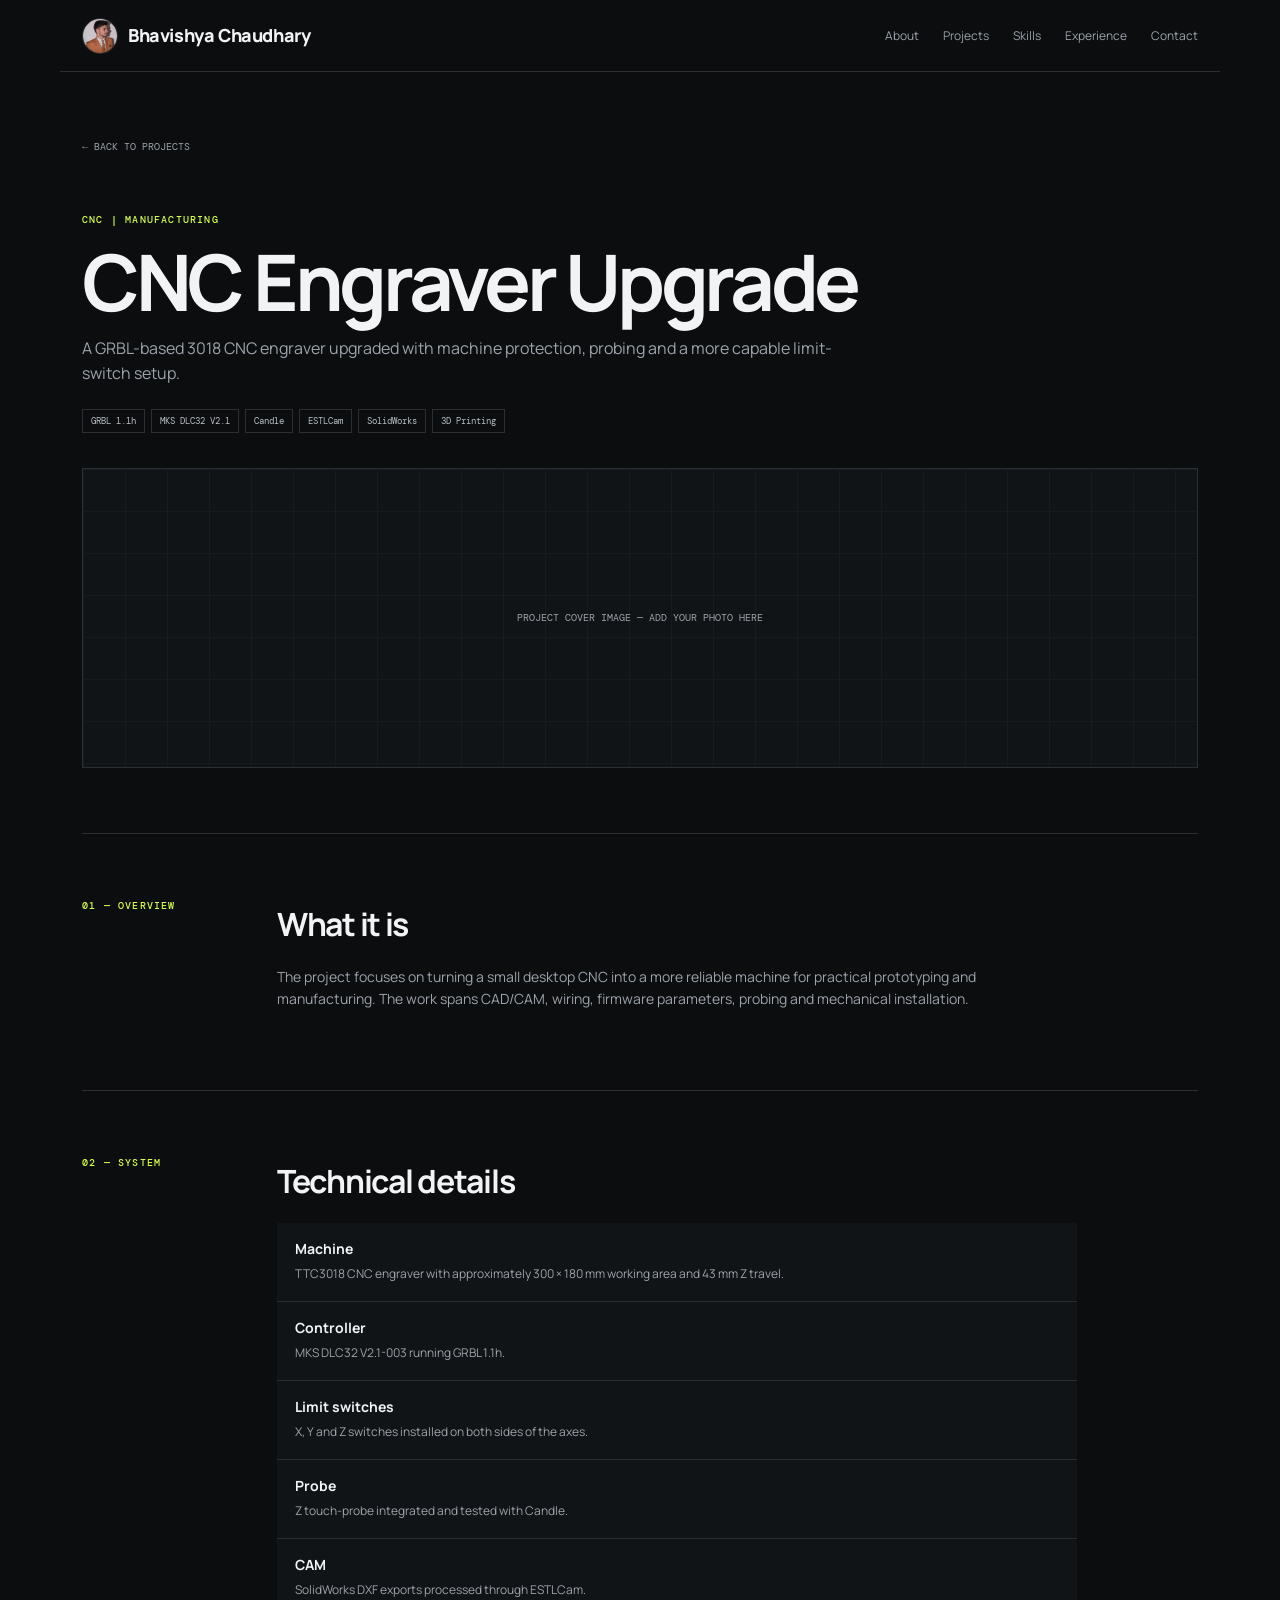
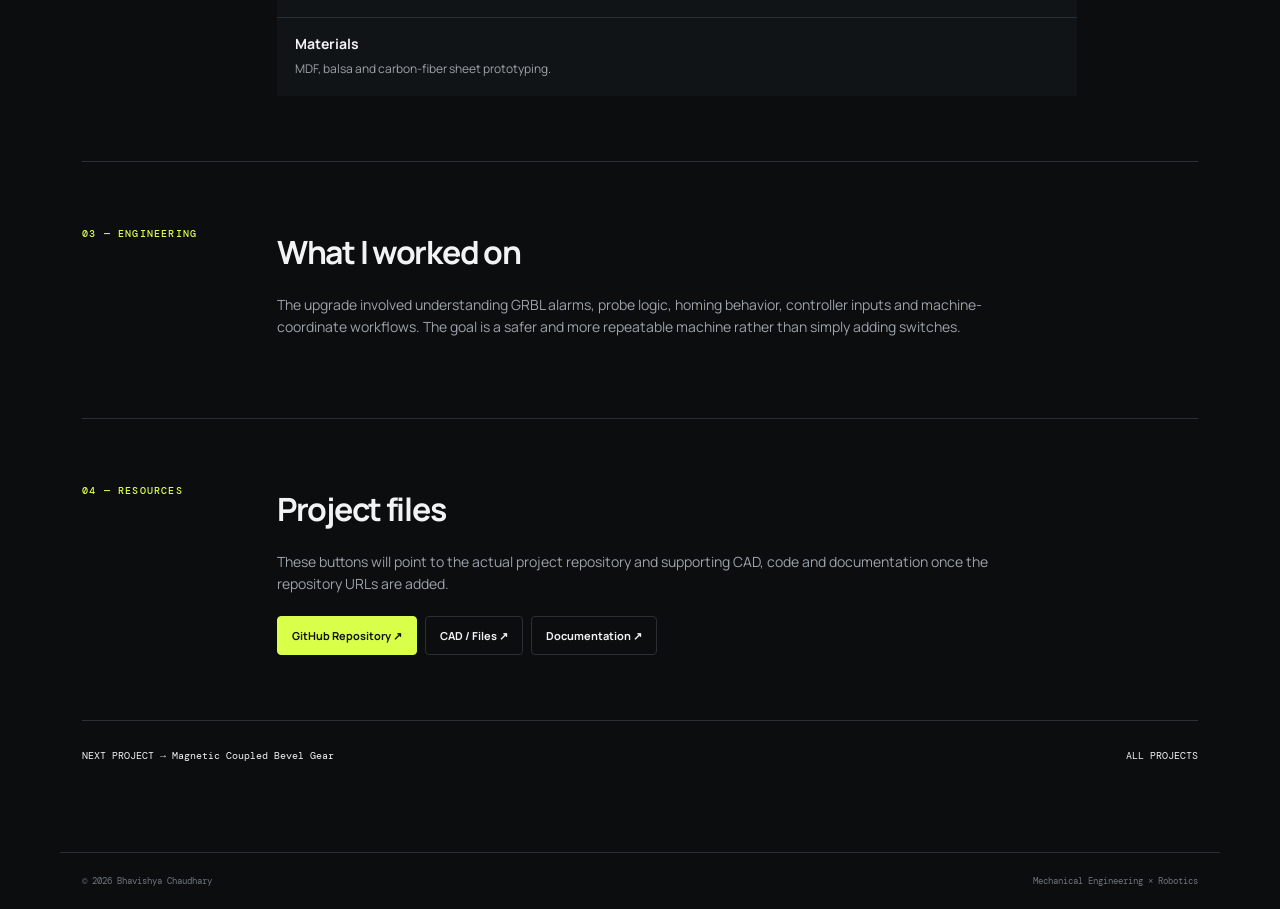
==== commit 1085bec9: "updated links" ====
--- a/projects/cnc-engraver.html
+++ b/projects/cnc-engraver.html
@@ -11,12 +11,11 @@
 <header class="nav">
 <a class="logo" href="../index.html"><img src="../assets/profile.jpeg" alt="Bhavishya Chaudhary">Bhavishya Chaudhary</a>
 <nav><a href="../index.html#about">About</a><a href="../index.html#projects">Projects</a><a href="../index.html#skills">Skills</a><a href="../index.html#experience">Experience</a><a href="../index.html#contact">Contact</a></nav>
-<a class="nav-cta" href="../index.html#projects">All Projects</a>
 </header>
 <main class="page">
 <a class="back" href="../index.html#projects">← BACK TO PROJECTS</a>
 <section class="hero-project">
-<p class="eyebrow">CNC / MANUFACTURING</p>
+<p class="eyebrow">CNC | MANUFACTURING</p>
 <h1>CNC Engraver Upgrade</h1>
 <p class="lead">A GRBL-based 3018 CNC engraver upgraded with machine protection, probing and a more capable limit-switch setup.</p>
 <div class="meta"><span>GRBL 1.1h</span><span>MKS DLC32 V2.1</span><span>Candle</span><span>ESTLCam</span><span>SolidWorks</span><span>3D Printing</span></div>
--- a/style.css
+++ b/style.css
@@ -18,3 +18,21 @@
 .contact{display:block;text-align:center;padding:110px 22px}.contact h2{margin:16px 0;font-size:clamp(42px,6vw,72px)}.contact>p:not(.eyebrow){color:var(--muted);max-width:620px;margin:0 auto}.contact .hero-actions{justify-content:center}
 footer{max-width:var(--max);margin:auto;padding:22px;color:#6f767d;font:9px "DM Mono",monospace;display:flex;justify-content:space-between;border-top:1px solid var(--line)}
 @media(max-width:800px){.nav nav{display:none}.nav-cta{display:none}.hero{padding:65px 22px 75px;min-height:500px}.section{grid-template-columns:1fr;gap:22px;padding:65px 22px}.project{grid-template-columns:30px 1fr}.project-link{grid-column:2;justify-self:start}.skill-grid{grid-template-columns:1fr}footer{flex-direction:column;gap:8px}}
+
+.section-label{font-size:13px;line-height:1.4;letter-spacing:.14em}
+.hero .eyebrow{font-size:14px;letter-spacing:.1em}
+.hero-card{width:min(100%,500px);min-height:430px;background:var(--surface);border:1px solid var(--line);position:relative;overflow:hidden;margin-left:auto}
+.project-slider{position:absolute;inset:0}
+.slide{position:absolute;inset:0;opacity:0;transition:opacity .45s ease;pointer-events:none}
+.slide.active{opacity:1;pointer-events:auto}
+.slide img{width:100%;height:100%;object-fit:cover;display:block}
+.slide:after{content:"";position:absolute;inset:0;background:linear-gradient(transparent 55%,rgba(0,0,0,.75))}
+.slide span{position:absolute;z-index:2;left:20px;bottom:55px;font:11px "DM Mono",monospace;letter-spacing:.08em;color:#fff}
+.slider-btn{position:absolute;z-index:4;top:50%;transform:translateY(-50%);width:38px;height:38px;border:1px solid rgba(255,255,255,.35);background:rgba(0,0,0,.45);color:#fff;border-radius:50%;font-size:25px;line-height:1;cursor:pointer}
+.slider-btn:hover{background:rgba(0,0,0,.75);border-color:var(--accent);color:var(--accent)}
+.slider-btn.prev{left:14px}.slider-btn.next{right:14px}
+.slider-dots{position:absolute;z-index:4;bottom:18px;left:20px;display:flex;gap:7px}
+.dot{width:7px;height:7px;border:1px solid #fff;background:transparent;border-radius:50%;padding:0;cursor:pointer;opacity:.8}
+.dot.active{background:var(--accent);border-color:var(--accent);opacity:1}
+.ai-note{margin-top:28px!important;font:10px "DM Mono",monospace!important;color:#6f767d!important}
+@media(max-width:900px){.hero{display:block}.hero-copy{max-width:760px}.hero-card{margin:45px 0 0;min-height:360px;width:100%}}
--- a/project.css
+++ b/project.css
@@ -13,3 +13,7 @@
 .next{display:flex;justify-content:space-between;padding-top:28px;font:10px "DM Mono",monospace}.next a:hover{color:var(--accent)}
 footer{max-width:var(--max);margin:auto;padding:22px;color:#6f767d;font:9px "DM Mono",monospace;display:flex;justify-content:space-between;border-top:1px solid var(--line)}
 @media(max-width:800px){.nav nav{display:none}.nav-cta{display:none}.content{grid-template-columns:1fr;gap:20px}.cover{min-height:230px}.next{flex-direction:column;gap:12px}footer{flex-direction:column;gap:8px}}
+
+
+.section-label{font-size:13px;letter-spacing:.14em}
+.logo{display:flex;align-items:center;gap:10px}.logo img{width:36px;height:36px;border-radius:50%;object-fit:cover;border:1px solid var(--line)}
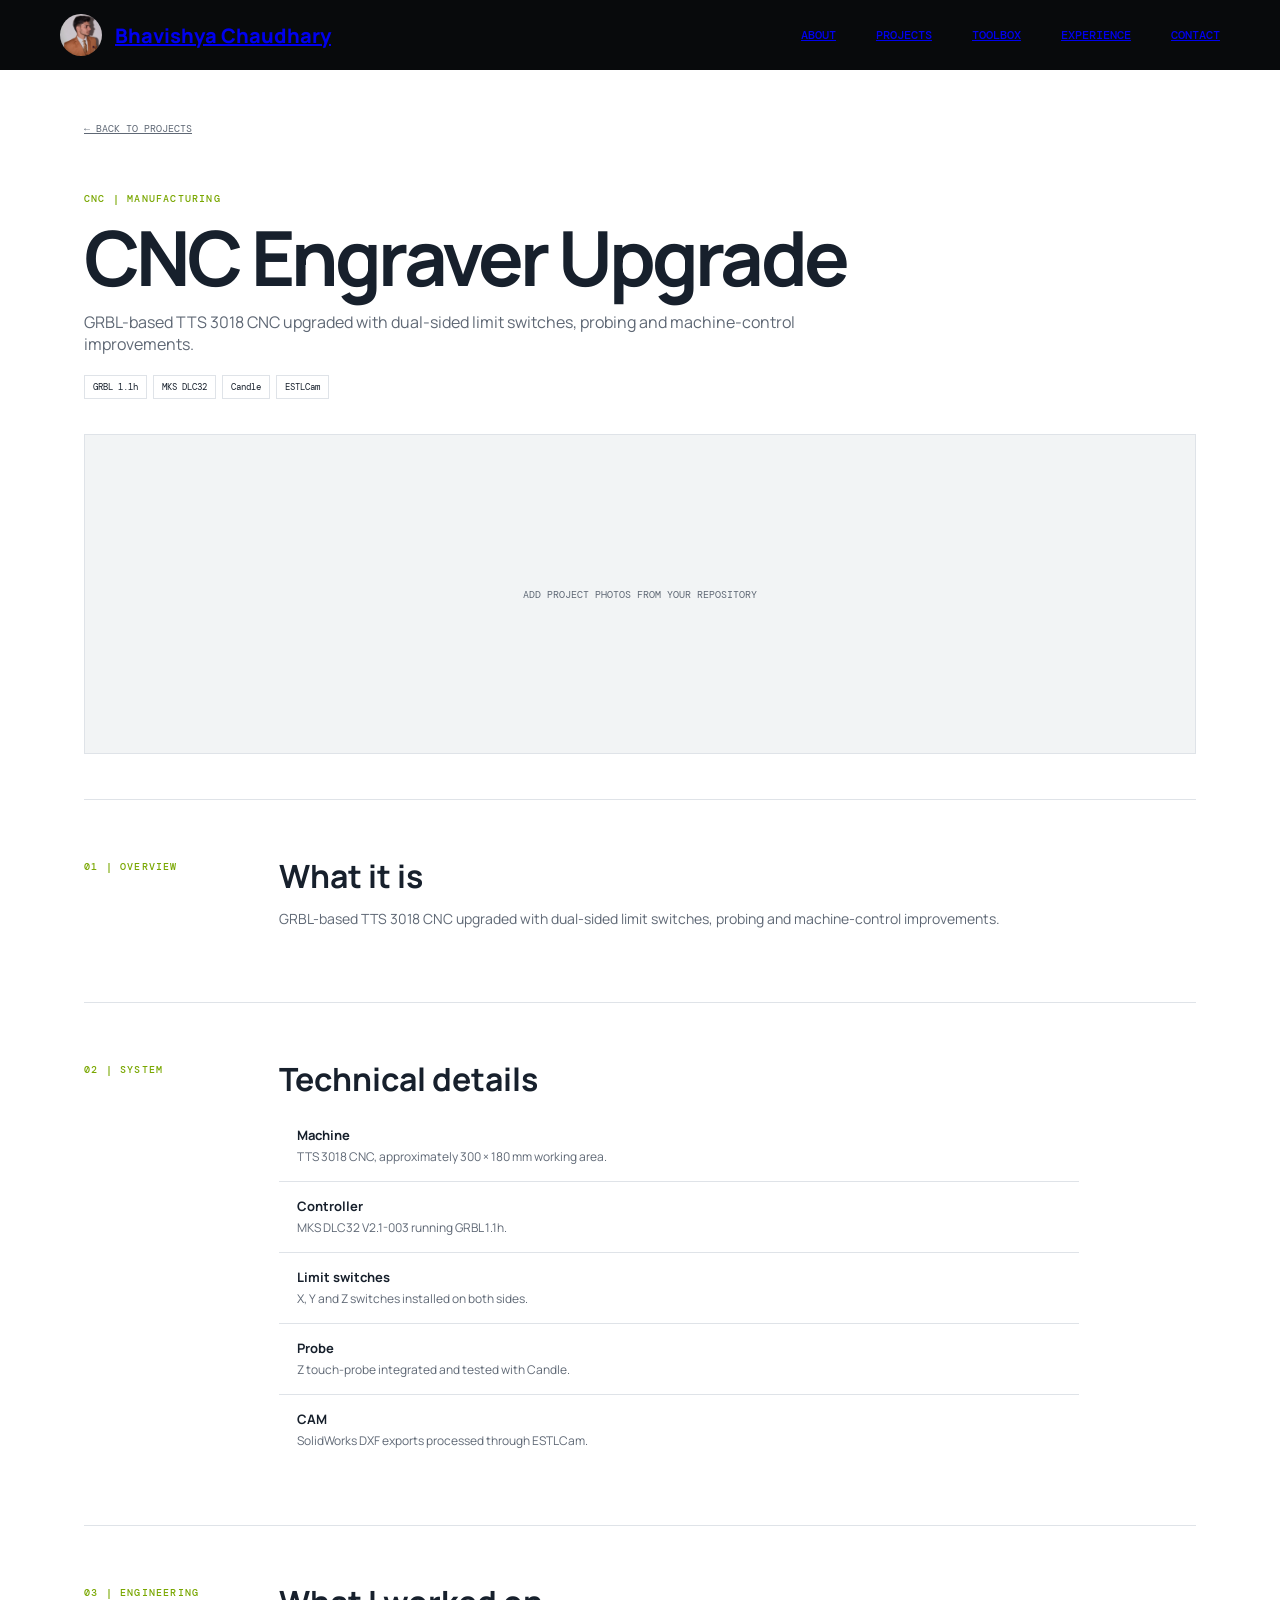
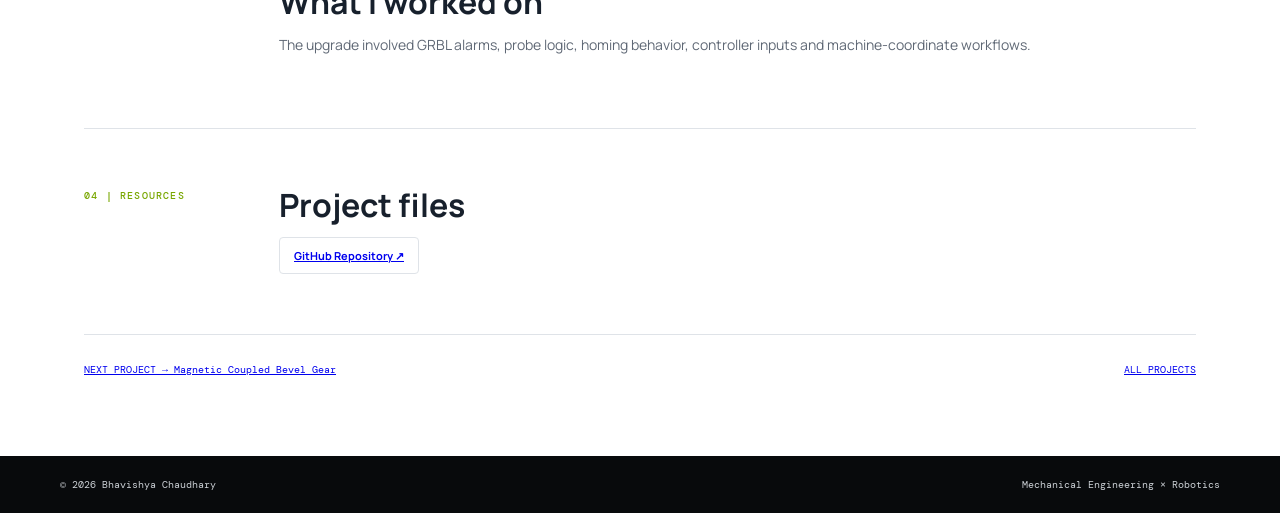
==== commit 9fd4fe79: "updated links" ====
--- a/projects/cnc-engraver.html
+++ b/projects/cnc-engraver.html
@@ -1,51 +1,10 @@
-<!DOCTYPE html>
-<html lang="en">
-<head>
-<meta charset="UTF-8"><meta name="viewport" content="width=device-width,initial-scale=1.0">
-<meta name="description" content="CNC Engraver Upgrade — Bhavishya Chaudhary portfolio project.">
-<title>CNC Engraver Upgrade | Bhavishya Chaudhary</title>
-<link rel="stylesheet" href="../style.css">
-<link rel="stylesheet" href="../project.css">
-</head>
-<body>
-<header class="nav">
-<a class="logo" href="../index.html"><img src="../assets/profile.jpeg" alt="Bhavishya Chaudhary">Bhavishya Chaudhary</a>
-<nav><a href="../index.html#about">About</a><a href="../index.html#projects">Projects</a><a href="../index.html#skills">Skills</a><a href="../index.html#experience">Experience</a><a href="../index.html#contact">Contact</a></nav>
-</header>
-<main class="page">
-<a class="back" href="../index.html#projects">← BACK TO PROJECTS</a>
-<section class="hero-project">
-<p class="eyebrow">CNC | MANUFACTURING</p>
-<h1>CNC Engraver Upgrade</h1>
-<p class="lead">A GRBL-based 3018 CNC engraver upgraded with machine protection, probing and a more capable limit-switch setup.</p>
-<div class="meta"><span>GRBL 1.1h</span><span>MKS DLC32 V2.1</span><span>Candle</span><span>ESTLCam</span><span>SolidWorks</span><span>3D Printing</span></div>
-<div class="cover"><span>PROJECT COVER IMAGE — ADD YOUR PHOTO HERE</span></div>
-</section>
-<section class="content">
-<div class="label">01 — OVERVIEW</div><div><h2>What it is</h2><p>The project focuses on turning a small desktop CNC into a more reliable machine for practical prototyping and manufacturing. The work spans CAD/CAM, wiring, firmware parameters, probing and mechanical installation.</p></div>
-</section>
-<section class="content">
-<div class="label">02 — SYSTEM</div><div><h2>Technical details</h2><div class="list"><div><strong>Machine</strong><span>TTC3018 CNC engraver with approximately 300 × 180 mm working area and 43 mm Z travel.</span></div>
-<div><strong>Controller</strong><span>MKS DLC32 V2.1-003 running GRBL 1.1h.</span></div>
-<div><strong>Limit switches</strong><span>X, Y and Z switches installed on both sides of the axes.</span></div>
-<div><strong>Probe</strong><span>Z touch-probe integrated and tested with Candle.</span></div>
-<div><strong>CAM</strong><span>SolidWorks DXF exports processed through ESTLCam.</span></div>
-<div><strong>Materials</strong><span>MDF, balsa and carbon-fiber sheet prototyping.</span></div></div></div>
-</section>
-<section class="content">
-<div class="label">03 — ENGINEERING</div><div><h2>What I worked on</h2><p>The upgrade involved understanding GRBL alarms, probe logic, homing behavior, controller inputs and machine-coordinate workflows. The goal is a safer and more repeatable machine rather than simply adding switches.</p></div>
-</section>
-<section class="content">
-<div class="label">04 — RESOURCES</div><div>
-<h2>Project files</h2>
-<p>These buttons will point to the actual project repository and supporting CAD, code and documentation once the repository URLs are added.</p>
-<div class="resources">
-<a class="button primary" href="https://github.com/bhavishya-chaudhary/CNC-Engraver-TTS-3018">GitHub Repository ↗</a>
-<a class="button" href="https://github.com/bhavishya-chaudhary/CNC-Engraver-TTS-3018">CAD / Files ↗</a>
-<a class="button" href="https://github.com/bhavishya-chaudhary/CNC-Engraver-TTS-3018">Documentation ↗</a>
-</div></div>
-</section>
-<div class="next"><a href="magnetic-bevel-gear.html">NEXT PROJECT → Magnetic Coupled Bevel Gear</a><a href="../index.html#projects">ALL PROJECTS</a></div>
-</main>
-<footer><span>© 2026 Bhavishya Chaudhary</span><span>Mechanical Engineering × Robotics</span></footer>
-</body></html>+<!DOCTYPE html><html lang="en"><head><meta charset="UTF-8"><meta name="viewport" content="width=device-width,initial-scale=1.0"><title>CNC Engraver Upgrade | Bhavishya Chaudhary</title><link rel="stylesheet" href="../project.css"></head><body>
+<header class="site-header"><a class="brand" href="../index.html#about"><img src="../assets/profile.jpeg" alt="Bhavishya Chaudhary"><span>Bhavishya Chaudhary</span></a><nav class="main-nav"><a href="../index.html#about">ABOUT</a><a href="../index.html#projects">PROJECTS</a><a href="../index.html#toolbox">TOOLBOX</a><a href="../index.html#experience">EXPERIENCE</a><a href="../index.html#contact">CONTACT</a></nav></header>
+<main class="page"><a class="back" href="../index.html#projects">← BACK TO PROJECTS</a>
+<section class="hero-project"><p class="eyebrow">CNC | MANUFACTURING</p><h1>CNC Engraver Upgrade</h1><p class="lead">GRBL-based TTS 3018 CNC upgraded with dual-sided limit switches, probing and machine-control improvements.</p><div class="meta"><span>GRBL 1.1h</span><span>MKS DLC32</span><span>Candle</span><span>ESTLCam</span></div><div class="cover"><span>ADD PROJECT PHOTOS FROM YOUR REPOSITORY</span></div></section>
+<section class="content"><div class="label">01 | OVERVIEW</div><div><h2>What it is</h2><p>GRBL-based TTS 3018 CNC upgraded with dual-sided limit switches, probing and machine-control improvements.</p></div></section>
+<section class="content"><div class="label">02 | SYSTEM</div><div><h2>Technical details</h2><div class="list"><div><strong>Machine</strong><span>TTS 3018 CNC, approximately 300 × 180 mm working area.</span></div><div><strong>Controller</strong><span>MKS DLC32 V2.1-003 running GRBL 1.1h.</span></div><div><strong>Limit switches</strong><span>X, Y and Z switches installed on both sides.</span></div><div><strong>Probe</strong><span>Z touch-probe integrated and tested with Candle.</span></div><div><strong>CAM</strong><span>SolidWorks DXF exports processed through ESTLCam.</span></div></div></div></section>
+<section class="content"><div class="label">03 | ENGINEERING</div><div><h2>What I worked on</h2><p>The upgrade involved GRBL alarms, probe logic, homing behavior, controller inputs and machine-coordinate workflows.</p></div></section>
+<section class="content"><div class="label">04 | RESOURCES</div><div><h2>Project files</h2><div class="resources"><a class="button" href="https://github.com/bhavishya-chaudhary/CNC-Engraver-TTS-3018" target="_blank" rel="noreferrer">GitHub Repository ↗</a></div></div></section>
+<div class="next"><a href="magnetic-bevel-gear.html">NEXT PROJECT → Magnetic Coupled Bevel Gear</a><a href="../index.html#projects">ALL PROJECTS</a></div></main>
+<footer><span>© 2026 Bhavishya Chaudhary</span><span>Mechanical Engineering × Robotics</span></footer></body></html>
--- a/project.css
+++ b/project.css
@@ -1,19 +1,2 @@
 @import url('https://fonts.googleapis.com/css2?family=DM+Mono:wght@400;500&family=Manrope:wght@400;500;600;700;800&display=swap');
-:root{--bg:#0b0d0f;--surface:#111417;--text:#f1f3f4;--muted:#9ca3aa;--line:#2a2f34;--accent:#d9ff4a;--max:1160px}
-*{box-sizing:border-box}html{scroll-behavior:smooth}body{margin:0;background:var(--bg);color:var(--text);font-family:Manrope,Arial,sans-serif;line-height:1.6}a{color:inherit;text-decoration:none}
-.nav{height:72px;max-width:var(--max);margin:auto;display:flex;align-items:center;justify-content:space-between;padding:0 22px;border-bottom:1px solid var(--line)}
-.logo{display:flex;align-items:center;gap:10px;font-size:18px;font-weight:800;letter-spacing:-.4px}.logo img{width:36px;height:36px;border-radius:50%;object-fit:cover;border:1px solid var(--line)}.logo span{color:var(--accent)}
-.nav nav{display:flex;gap:24px;font-size:12px;color:var(--muted)}.nav nav a:hover{color:var(--text)}.nav-cta{font-size:11px;border:1px solid var(--line);padding:9px 13px;border-radius:4px}
-.page{max-width:var(--max);margin:auto;padding:60px 22px 90px}.back{font:10px "DM Mono",monospace;color:var(--muted)}.back:hover{color:var(--accent)}
-.hero-project{padding:45px 0 65px;border-bottom:1px solid var(--line)}.hero-project h1{font-size:clamp(46px,6.5vw,78px);line-height:1;letter-spacing:-.055em;margin:16px 0}.eyebrow,.label{font:500 10px "DM Mono",monospace;letter-spacing:.12em;color:var(--accent)}.lead{max-width:760px;color:var(--muted);font-size:16px}.meta{display:flex;flex-wrap:wrap;gap:6px;margin-top:22px}.meta span{border:1px solid var(--line);padding:5px 8px;font:9px "DM Mono",monospace;color:#b8bec4}
-.cover{margin-top:35px;min-height:300px;background:var(--surface);border:1px solid var(--line);display:grid;place-items:center;position:relative}.cover:before{content:"";position:absolute;inset:0;background-image:linear-gradient(var(--line) 1px,transparent 1px),linear-gradient(90deg,var(--line) 1px,transparent 1px);background-size:42px 42px;opacity:.25}.cover span{position:relative;font:10px "DM Mono",monospace;color:var(--muted)}
-.content{display:grid;grid-template-columns:150px 1fr;gap:45px;padding:65px 0;border-bottom:1px solid var(--line)}.content h2{font-size:32px;letter-spacing:-.04em;margin:0 0 16px}.content p{color:var(--muted);max-width:760px;font-size:14px}
-.list{display:grid;gap:1px;background:var(--line);max-width:800px}.list div{background:var(--surface);padding:15px 18px}.list strong{display:block;font-size:14px}.list span{color:var(--muted);font-size:12px}
-.resources{display:flex;flex-wrap:wrap;gap:8px;margin-top:20px}.button{display:inline-block;padding:10px 14px;border:1px solid var(--line);border-radius:4px;font-size:11px;font-weight:700}.button:hover{border-color:var(--accent);color:var(--accent)}.primary{background:var(--accent);border-color:var(--accent);color:#111}
-.next{display:flex;justify-content:space-between;padding-top:28px;font:10px "DM Mono",monospace}.next a:hover{color:var(--accent)}
-footer{max-width:var(--max);margin:auto;padding:22px;color:#6f767d;font:9px "DM Mono",monospace;display:flex;justify-content:space-between;border-top:1px solid var(--line)}
-@media(max-width:800px){.nav nav{display:none}.nav-cta{display:none}.content{grid-template-columns:1fr;gap:20px}.cover{min-height:230px}.next{flex-direction:column;gap:12px}footer{flex-direction:column;gap:8px}}
-
-
-.section-label{font-size:13px;letter-spacing:.14em}
-.logo{display:flex;align-items:center;gap:10px}.logo img{width:36px;height:36px;border-radius:50%;object-fit:cover;border:1px solid var(--line)}
+:root{--ink:#17202c;--muted:#5f6875;--line:#dfe3e8;--accent:#baff00;--max:1160px}*{box-sizing:border-box}body{margin:0;background:#fff;color:var(--ink);font-family:Manrope,Arial,sans-serif}.site-header{height:70px;background:#080a0c;color:#fff;display:flex;align-items:center;justify-content:space-between;padding:0 max(28px,calc((100vw - var(--max))/2));position:sticky;top:0;z-index:20}.brand{display:flex;align-items:center;gap:13px;font-size:20px;font-weight:800}.brand img{width:42px;height:42px;border-radius:50%;object-fit:cover}.main-nav{display:flex;gap:40px}.main-nav a{font:500 12px "DM Mono",monospace}.page{max-width:var(--max);margin:auto;padding:45px 24px 80px}.back{font:10px "DM Mono",monospace;color:var(--muted)}.hero-project{padding:45px 0;border-bottom:1px solid var(--line)}.eyebrow,.label{font:500 10px "DM Mono",monospace;letter-spacing:.12em;color:#79a700}.hero-project h1{font-size:clamp(45px,6vw,76px);line-height:1;letter-spacing:-.05em;margin:14px 0}.lead{max-width:760px;color:var(--muted);font-size:16px}.meta{display:flex;flex-wrap:wrap;gap:6px;margin-top:20px}.meta span{border:1px solid var(--line);padding:5px 8px;font:9px "DM Mono",monospace}.cover{margin-top:35px;min-height:320px;background:#f2f4f5;border:1px solid var(--line);display:grid;place-items:center;color:var(--muted);font:10px "DM Mono",monospace}.content{display:grid;grid-template-columns:150px 1fr;gap:45px;padding:60px 0;border-bottom:1px solid var(--line)}.content h2{font-size:32px;line-height:1.05;margin:0 0 15px}.content p{color:var(--muted);font-size:14px;max-width:760px}.list{display:grid;gap:1px;background:var(--line);max-width:800px}.list div{background:#fff;padding:15px 18px}.list strong{display:block;font-size:13px}.list span{font-size:12px;color:var(--muted)}.resources{display:flex;flex-wrap:wrap;gap:8px}.button{padding:10px 14px;border:1px solid var(--line);border-radius:4px;font-size:11px;font-weight:700}.button:hover{border-color:var(--accent);background:var(--accent)}.next{display:flex;justify-content:space-between;padding-top:28px;font:10px "DM Mono",monospace}footer{background:#080a0c;color:#cbd0d5;padding:22px max(28px,calc((100vw - var(--max))/2));display:flex;justify-content:space-between;font:10px "DM Mono",monospace}@media(max-width:760px){.main-nav{display:none}.content{display:block}.label{margin-bottom:18px}.next{flex-direction:column;gap:12px}footer{flex-direction:column;gap:10px}}
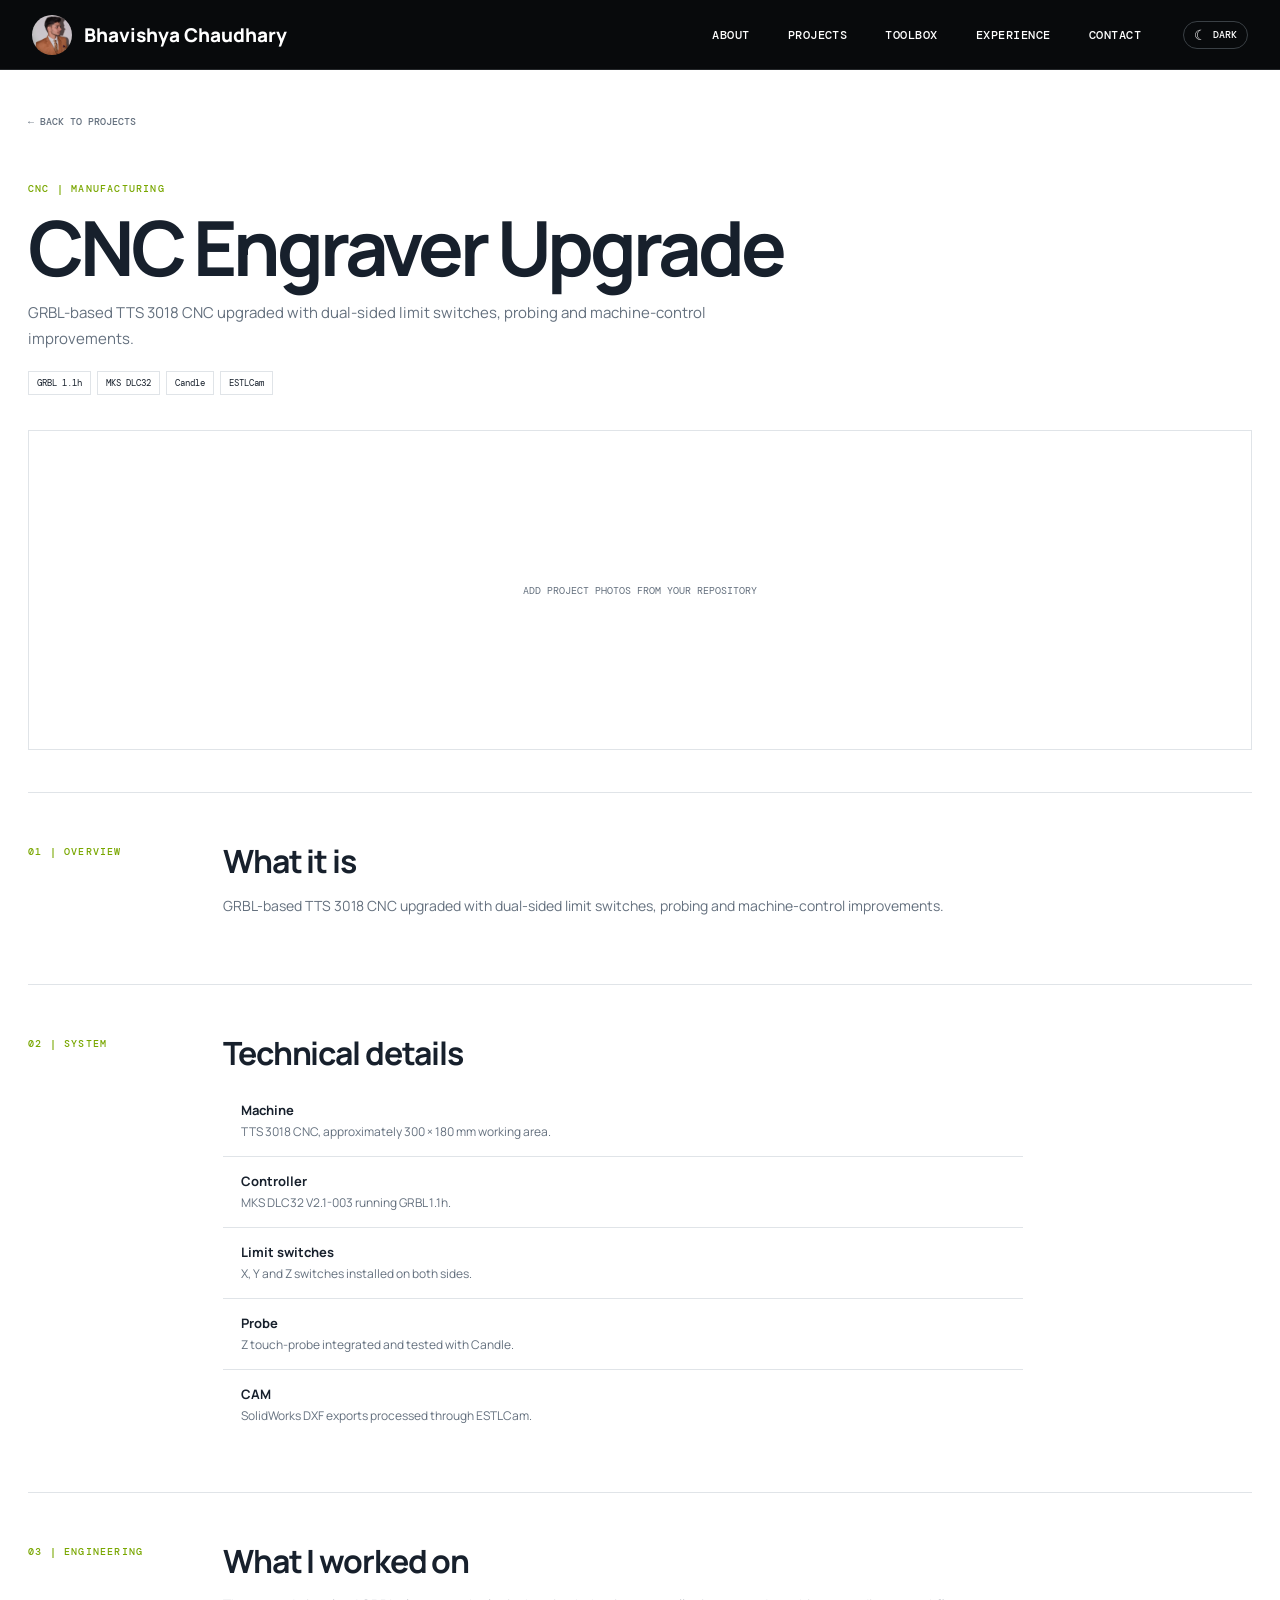
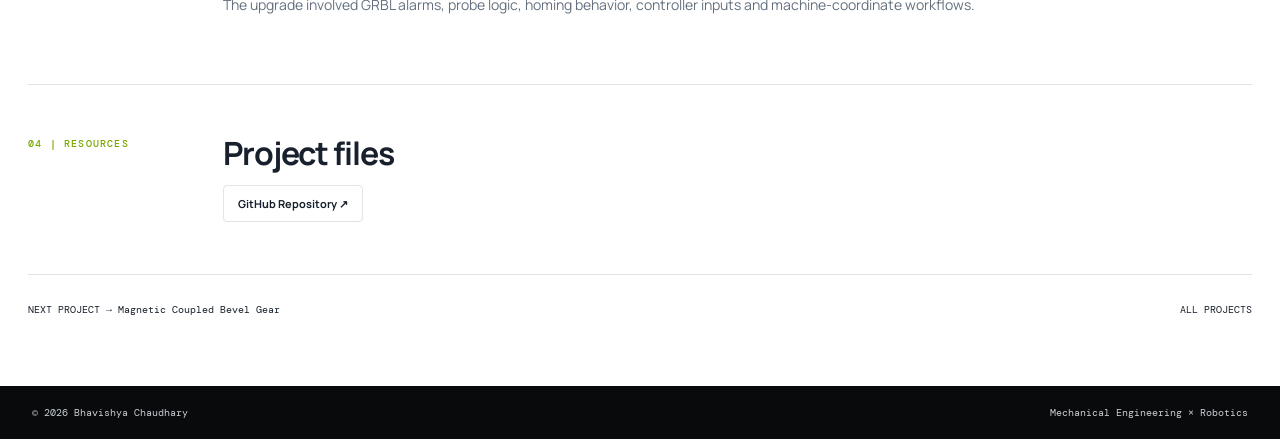
==== commit d59885af: "updates" ====
--- a/projects/cnc-engraver.html
+++ b/projects/cnc-engraver.html
@@ -1,5 +1,5 @@
-<!DOCTYPE html><html lang="en"><head><meta charset="UTF-8"><meta name="viewport" content="width=device-width,initial-scale=1.0"><title>CNC Engraver Upgrade | Bhavishya Chaudhary</title><link rel="stylesheet" href="../project.css"></head><body>
-<header class="site-header"><a class="brand" href="../index.html#about"><img src="../assets/profile.jpeg" alt="Bhavishya Chaudhary"><span>Bhavishya Chaudhary</span></a><nav class="main-nav"><a href="../index.html#about">ABOUT</a><a href="../index.html#projects">PROJECTS</a><a href="../index.html#toolbox">TOOLBOX</a><a href="../index.html#experience">EXPERIENCE</a><a href="../index.html#contact">CONTACT</a></nav></header>
+<!DOCTYPE html><html lang="en"><head><meta charset="UTF-8"><meta name="viewport" content="width=device-width,initial-scale=1.0"><title>CNC Engraver Upgrade | Bhavishya Chaudhary</title><link rel="stylesheet" href="../project.css"><script>if(localStorage.getItem("portfolio-theme")==="dark")document.documentElement.classList.add("dark");</script></head><body>
+<header class="site-header"><a class="brand" href="../index.html#about"><img src="../assets/profile.jpeg" alt="Bhavishya Chaudhary"><span>Bhavishya Chaudhary</span></a><nav class="main-nav"><a href="../index.html#about">ABOUT</a><a href="../index.html#projects">PROJECTS</a><a href="../index.html#toolbox">TOOLBOX</a><a href="../index.html#experience">EXPERIENCE</a><a href="../index.html#contact">CONTACT</a><button id="themeToggle" class="theme-toggle" type="button" aria-label="Switch theme"><span class="theme-icon">☾</span><span class="theme-label">DARK</span></button></nav></header>
 <main class="page"><a class="back" href="../index.html#projects">← BACK TO PROJECTS</a>
 <section class="hero-project"><p class="eyebrow">CNC | MANUFACTURING</p><h1>CNC Engraver Upgrade</h1><p class="lead">GRBL-based TTS 3018 CNC upgraded with dual-sided limit switches, probing and machine-control improvements.</p><div class="meta"><span>GRBL 1.1h</span><span>MKS DLC32</span><span>Candle</span><span>ESTLCam</span></div><div class="cover"><span>ADD PROJECT PHOTOS FROM YOUR REPOSITORY</span></div></section>
 <section class="content"><div class="label">01 | OVERVIEW</div><div><h2>What it is</h2><p>GRBL-based TTS 3018 CNC upgraded with dual-sided limit switches, probing and machine-control improvements.</p></div></section>
@@ -7,4 +7,22 @@
 <section class="content"><div class="label">03 | ENGINEERING</div><div><h2>What I worked on</h2><p>The upgrade involved GRBL alarms, probe logic, homing behavior, controller inputs and machine-coordinate workflows.</p></div></section>
 <section class="content"><div class="label">04 | RESOURCES</div><div><h2>Project files</h2><div class="resources"><a class="button" href="https://github.com/bhavishya-chaudhary/CNC-Engraver-TTS-3018" target="_blank" rel="noreferrer">GitHub Repository ↗</a></div></div></section>
 <div class="next"><a href="magnetic-bevel-gear.html">NEXT PROJECT → Magnetic Coupled Bevel Gear</a><a href="../index.html#projects">ALL PROJECTS</a></div></main>
-<footer><span>© 2026 Bhavishya Chaudhary</span><span>Mechanical Engineering × Robotics</span></footer></body></html>+<footer><span>© 2026 Bhavishya Chaudhary</span><span>Mechanical Engineering × Robotics</span></footer><script>
+(function(){
+  const toggle=document.getElementById("themeToggle");
+  function update(){
+    if(!toggle)return;
+    const dark=document.documentElement.classList.contains("dark");
+    const icon=toggle.querySelector(".theme-icon");
+    const label=toggle.querySelector(".theme-label");
+    if(icon)icon.textContent=dark?"☀":"☾";
+    if(label)label.textContent=dark?"LIGHT":"DARK";
+  }
+  toggle?.addEventListener("click",function(){
+    const dark=document.documentElement.classList.toggle("dark");
+    localStorage.setItem("portfolio-theme",dark?"dark":"light");
+    update();
+  });
+  update();
+})();
+</script></body></html>
--- a/project.css
+++ b/project.css
@@ -1,2 +1,43 @@
 @import url('https://fonts.googleapis.com/css2?family=DM+Mono:wght@400;500&family=Manrope:wght@400;500;600;700;800&display=swap');
-:root{--ink:#17202c;--muted:#5f6875;--line:#dfe3e8;--accent:#baff00;--max:1160px}*{box-sizing:border-box}body{margin:0;background:#fff;color:var(--ink);font-family:Manrope,Arial,sans-serif}.site-header{height:70px;background:#080a0c;color:#fff;display:flex;align-items:center;justify-content:space-between;padding:0 max(28px,calc((100vw - var(--max))/2));position:sticky;top:0;z-index:20}.brand{display:flex;align-items:center;gap:13px;font-size:20px;font-weight:800}.brand img{width:42px;height:42px;border-radius:50%;object-fit:cover}.main-nav{display:flex;gap:40px}.main-nav a{font:500 12px "DM Mono",monospace}.page{max-width:var(--max);margin:auto;padding:45px 24px 80px}.back{font:10px "DM Mono",monospace;color:var(--muted)}.hero-project{padding:45px 0;border-bottom:1px solid var(--line)}.eyebrow,.label{font:500 10px "DM Mono",monospace;letter-spacing:.12em;color:#79a700}.hero-project h1{font-size:clamp(45px,6vw,76px);line-height:1;letter-spacing:-.05em;margin:14px 0}.lead{max-width:760px;color:var(--muted);font-size:16px}.meta{display:flex;flex-wrap:wrap;gap:6px;margin-top:20px}.meta span{border:1px solid var(--line);padding:5px 8px;font:9px "DM Mono",monospace}.cover{margin-top:35px;min-height:320px;background:#f2f4f5;border:1px solid var(--line);display:grid;place-items:center;color:var(--muted);font:10px "DM Mono",monospace}.content{display:grid;grid-template-columns:150px 1fr;gap:45px;padding:60px 0;border-bottom:1px solid var(--line)}.content h2{font-size:32px;line-height:1.05;margin:0 0 15px}.content p{color:var(--muted);font-size:14px;max-width:760px}.list{display:grid;gap:1px;background:var(--line);max-width:800px}.list div{background:#fff;padding:15px 18px}.list strong{display:block;font-size:13px}.list span{font-size:12px;color:var(--muted)}.resources{display:flex;flex-wrap:wrap;gap:8px}.button{padding:10px 14px;border:1px solid var(--line);border-radius:4px;font-size:11px;font-weight:700}.button:hover{border-color:var(--accent);background:var(--accent)}.next{display:flex;justify-content:space-between;padding-top:28px;font:10px "DM Mono",monospace}footer{background:#080a0c;color:#cbd0d5;padding:22px max(28px,calc((100vw - var(--max))/2));display:flex;justify-content:space-between;font:10px "DM Mono",monospace}@media(max-width:760px){.main-nav{display:none}.content{display:block}.label{margin-bottom:18px}.next{flex-direction:column;gap:12px}footer{flex-direction:column;gap:10px}}
+:root{--bg:#fff;--card:#fff;--ink:#17202c;--muted:#64707e;--line:#e0e4e8;--accent:#baff00;--dark:#080a0c;--max:1280px}
+html.dark{--bg:#0b0d0f;--card:#111417;--ink:#f2f4f6;--muted:#aab2bc;--line:#2c3238}
+*{box-sizing:border-box}
+html{scroll-behavior:smooth}
+body{margin:0;background:var(--bg);color:var(--ink);font-family:Manrope,Arial,sans-serif;transition:none}
+a{color:inherit;text-decoration:none}
+.site-header{height:70px;background:#080a0c;color:#fff;display:flex;align-items:center;justify-content:space-between;padding:0 32px;position:sticky;top:0;z-index:20;border-bottom:1px solid #25282b}
+.brand{display:flex;align-items:center;gap:12px;font-size:19px;font-weight:800}
+.brand img{width:40px;height:40px;border-radius:50%;object-fit:cover}
+.main-nav{display:flex;align-items:center;gap:38px}
+.main-nav a{font:500 12px "DM Mono",monospace;letter-spacing:.04em}
+.main-nav a:hover{color:var(--accent)}
+.theme-toggle{border:1px solid #3a4045;background:transparent;color:#fff;border-radius:20px;padding:6px 10px;font:500 10px "DM Mono",monospace;cursor:pointer;display:flex;align-items:center;gap:6px;margin-left:4px}
+.theme-toggle:hover{border-color:var(--accent);color:var(--accent)}
+.theme-icon{font-size:14px;line-height:1}
+.page{max-width:var(--max);margin:auto;padding:38px 28px 70px}
+.back{font:500 10px "DM Mono",monospace;color:var(--muted)}
+.hero-project{padding:42px 0;border-bottom:1px solid var(--line)}
+.eyebrow,.label{font:500 10px "DM Mono",monospace;letter-spacing:.12em;color:#79a700}
+.hero-project h1{font-size:clamp(45px,6vw,76px);line-height:1;letter-spacing:-.055em;margin:14px 0}
+.lead{max-width:760px;color:var(--muted);font-size:15px;line-height:1.7}
+.meta{display:flex;flex-wrap:wrap;gap:6px;margin-top:20px}
+.meta span{border:1px solid var(--line);padding:5px 8px;font:9px "DM Mono",monospace}
+.cover{margin-top:35px;min-height:320px;background:var(--card);border:1px solid var(--line);display:grid;place-items:center;color:var(--muted);font:10px "DM Mono",monospace}
+.content{display:grid;grid-template-columns:150px 1fr;gap:45px;padding:52px 0;border-bottom:1px solid var(--line)}
+.content h2{font-size:32px;line-height:1.05;margin:0 0 15px;letter-spacing:-.035em}
+.content p{color:var(--muted);font-size:14px;line-height:1.75;max-width:760px}
+.list{display:grid;gap:1px;background:var(--line);max-width:800px}
+.list div{background:var(--card);padding:15px 18px}
+.list strong{display:block;font-size:13px}
+.list span{font-size:12px;color:var(--muted)}
+.resources{display:flex;flex-wrap:wrap;gap:8px}
+.button{padding:10px 14px;border:1px solid var(--line);border-radius:4px;background:var(--card);font-size:11px;font-weight:700}
+.button:hover{border-color:var(--accent);background:var(--accent);color:#111}
+.next{display:flex;justify-content:space-between;padding-top:28px;font:10px "DM Mono",monospace}
+footer{background:#080a0c;color:#cbd0d5;padding:20px 32px;display:flex;justify-content:space-between;font:10px "DM Mono",monospace}
+@media(max-width:1050px){.main-nav{gap:22px}.page{padding-left:22px;padding-right:22px}}
+@media(max-width:760px){.site-header{padding:0 16px}.main-nav a{display:none}.page{padding:30px 18px 55px}.content{display:block;padding:38px 0}.label{margin-bottom:18px}.next{flex-direction:column;gap:12px}footer{padding:18px;flex-direction:column;gap:8px}}
+
+body,main,.page,.hero-project,.content,footer{
+  transition:none !important;
+}
